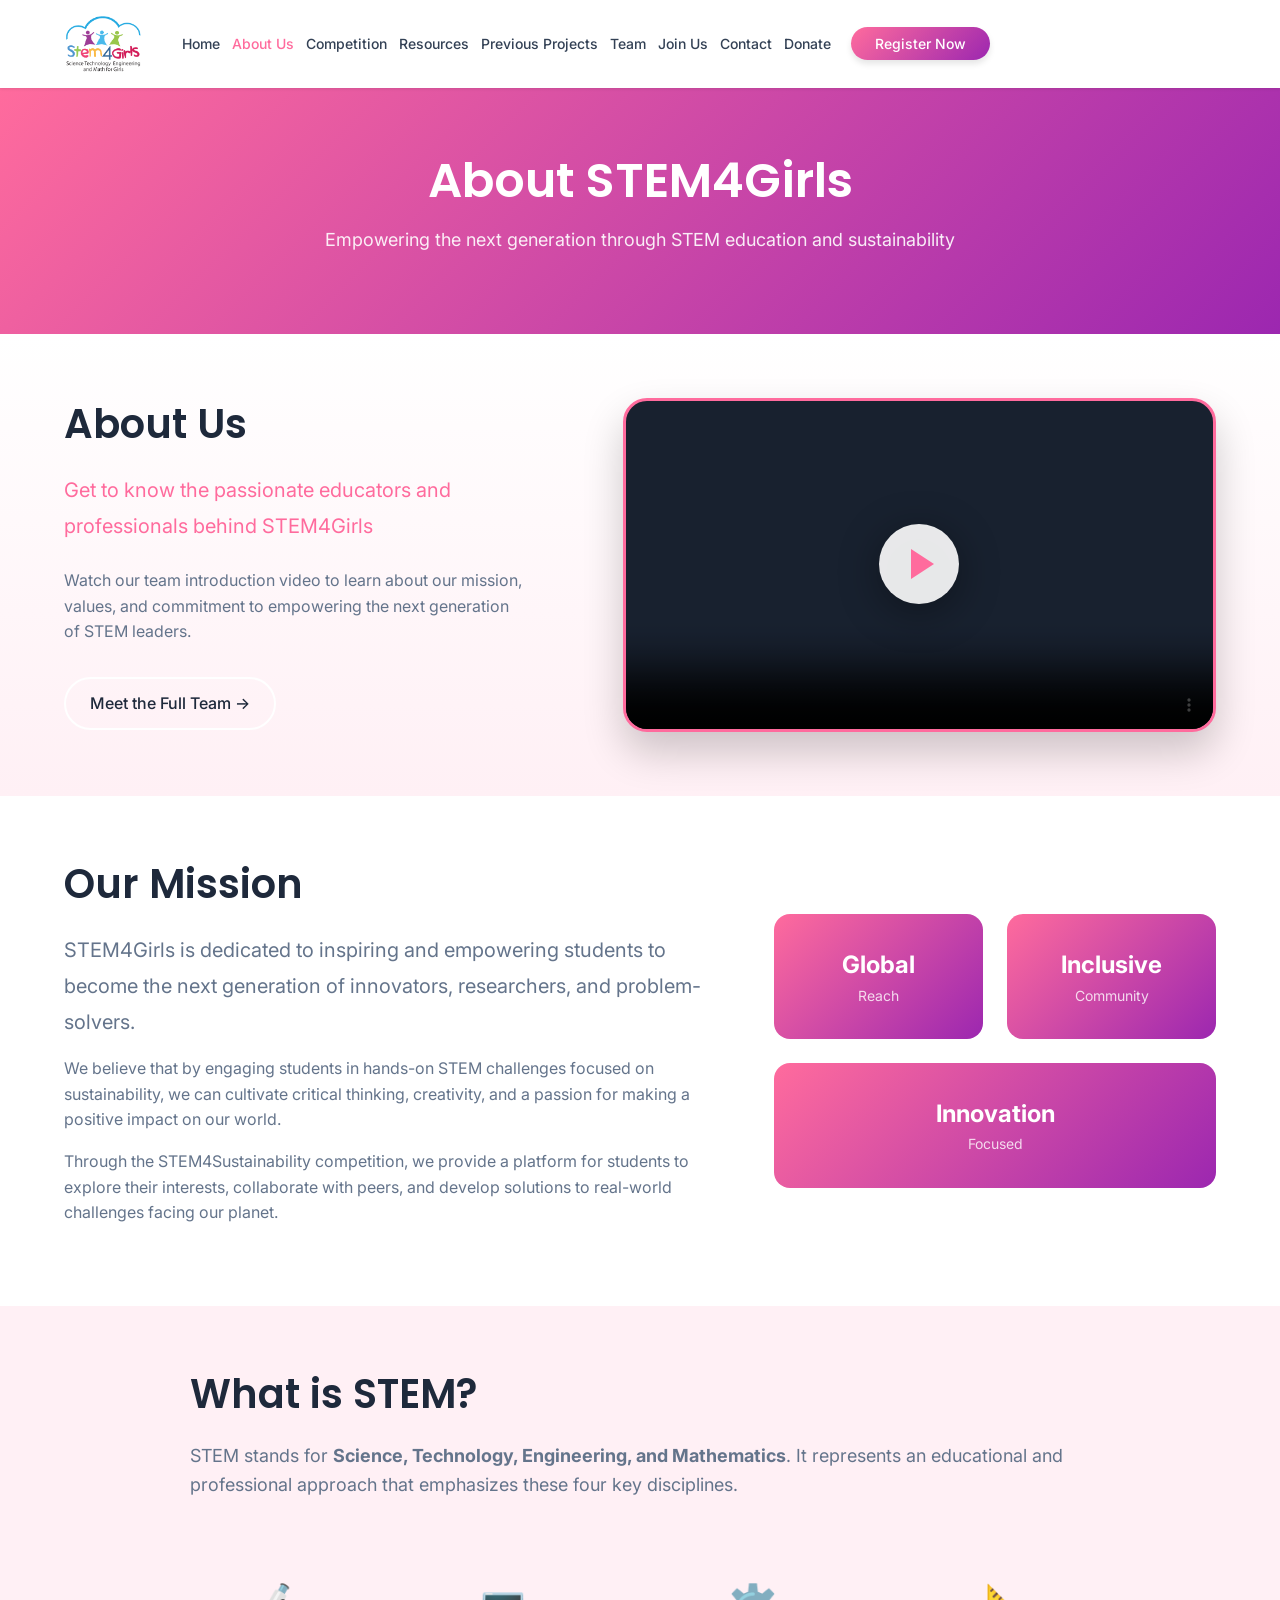
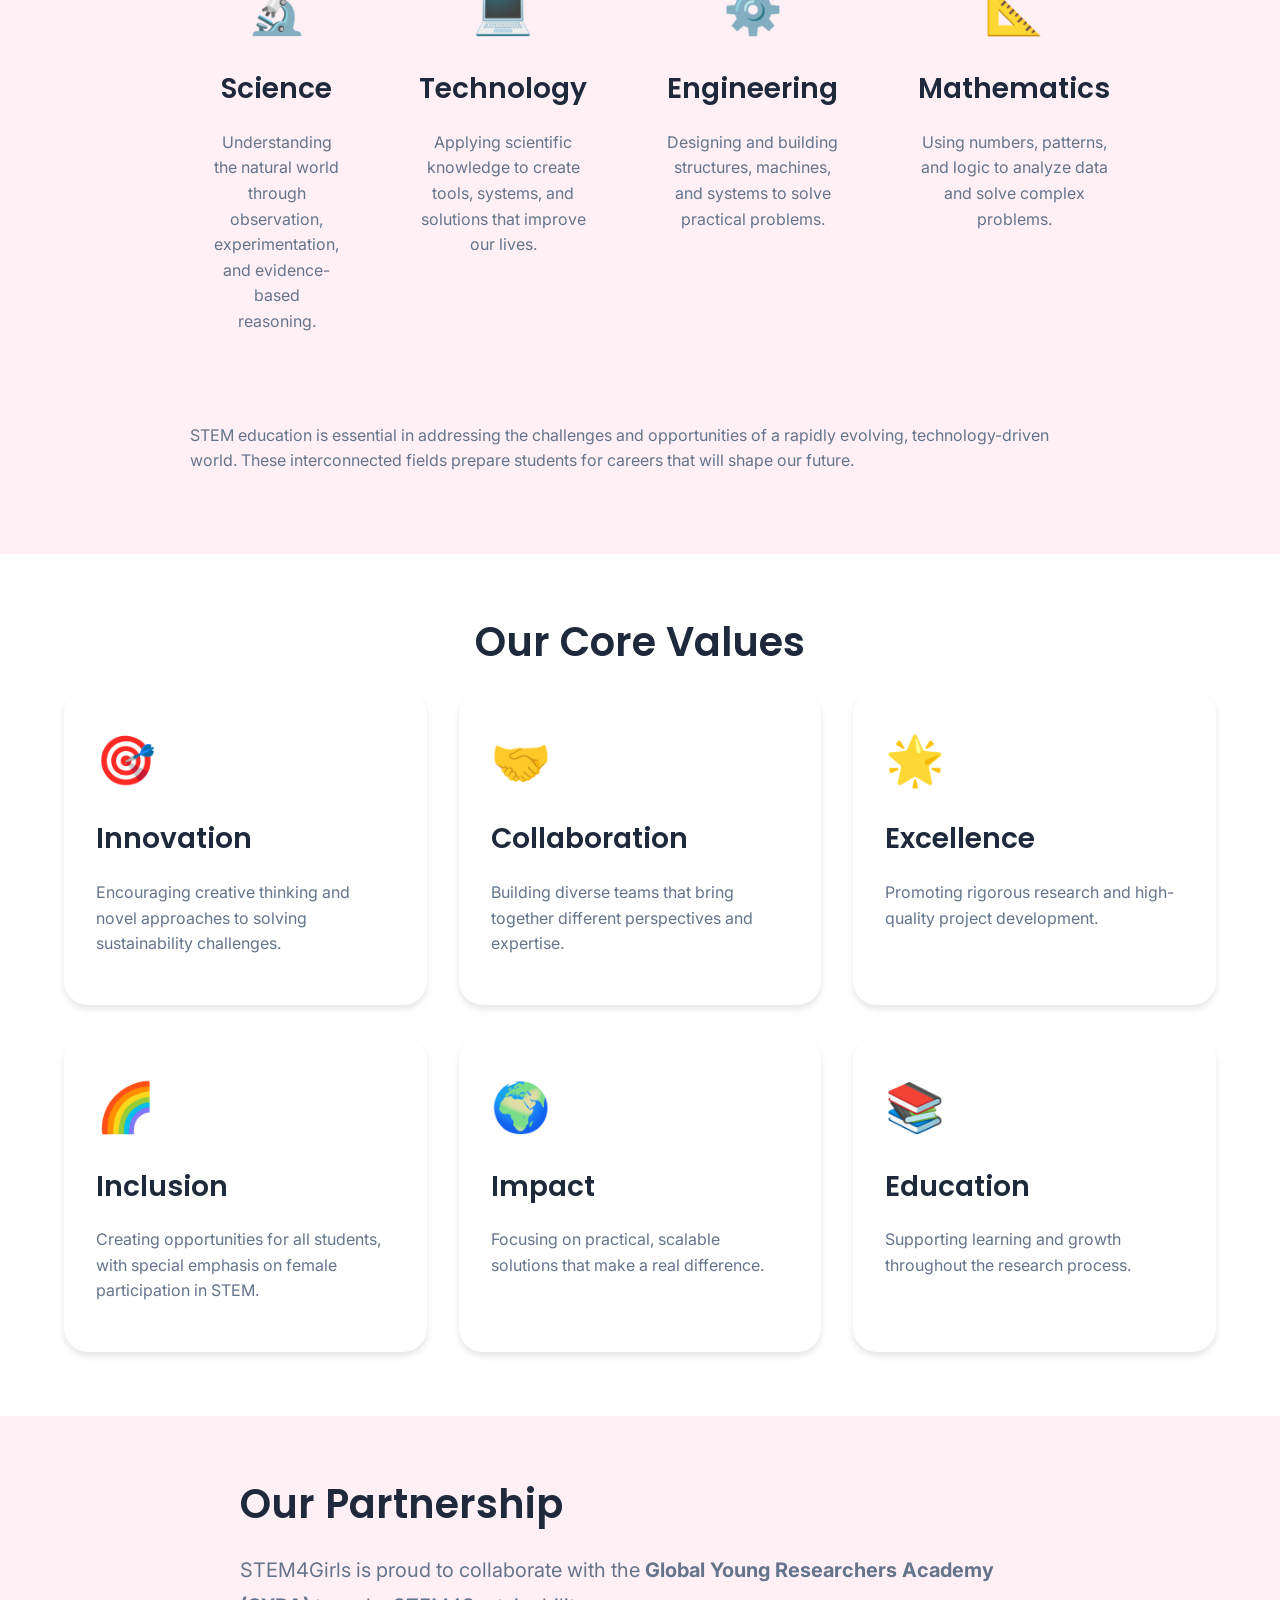
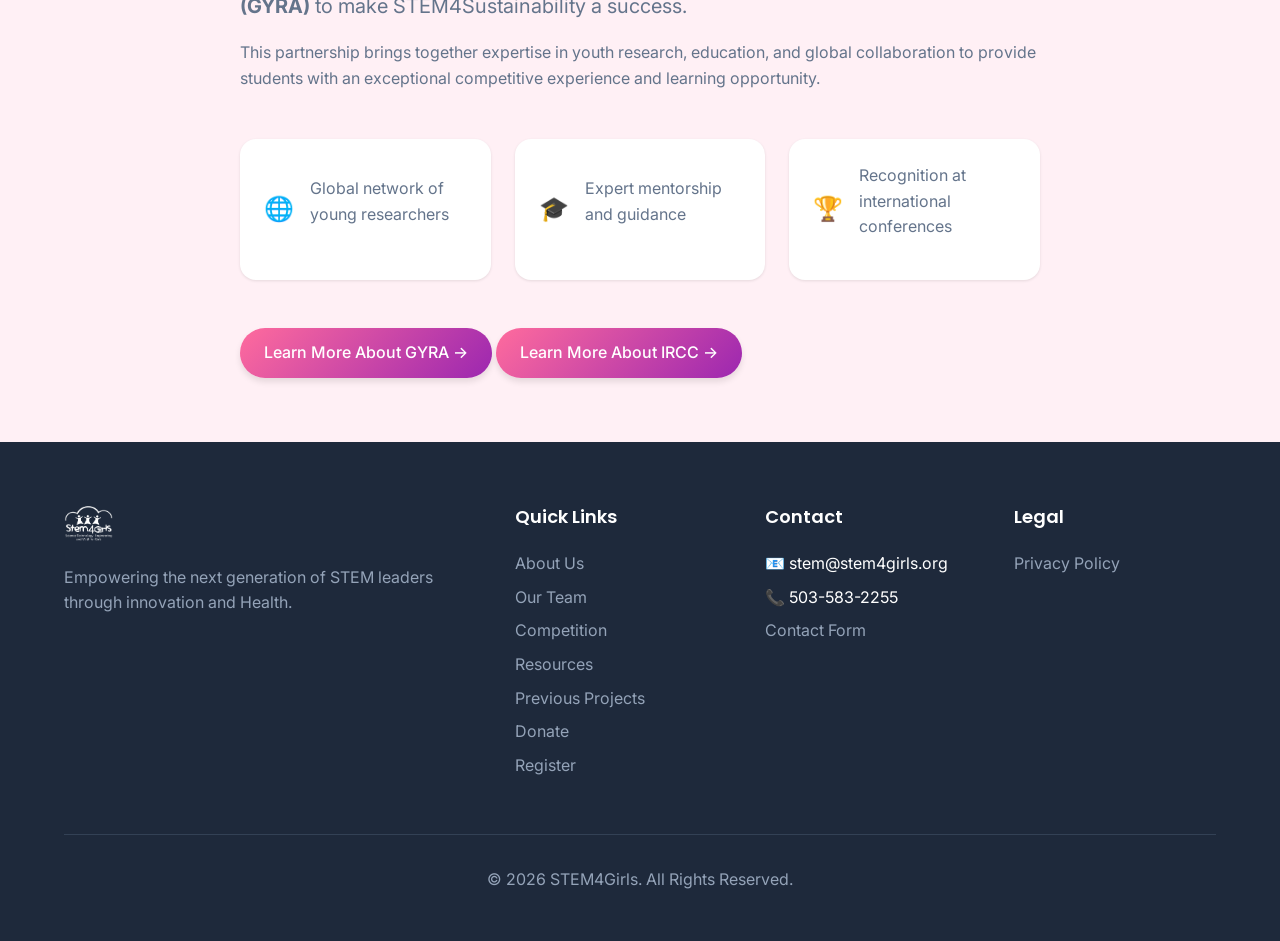
==== about.html @ 07b8ab80 "initial commit" ====
<!DOCTYPE html>
<html lang="en">
<head>
    <meta charset="UTF-8">
    <meta name="viewport" content="width=device-width, initial-scale=1.0">
    <meta name="description" content="Learn about STEM4Girls mission to empower students through STEM education">
    <title>About Us | STEM4Girls</title>
    <link rel="stylesheet" href="css/styles.css">
    <link rel="preconnect" href="https://fonts.googleapis.com">
    <link rel="preconnect" href="https://fonts.gstatic.com" crossorigin>
    <link href="https://fonts.googleapis.com/css2?family=Poppins:wght@300;400;500;600;700&family=Inter:wght@300;400;500;600&display=swap" rel="stylesheet">
</head>
<body>
    <!-- Navigation -->
    <nav class="navbar">
        <div class="container">
            <div class="nav-wrapper">
                <a href="index.html" class="logo">
                    <img src="images/logo-inverse.png" alt="STEM4Girls" class="logo-img">
                </a>
                <button class="mobile-menu-toggle" aria-label="Toggle menu">
                    <span></span>
                    <span></span>
                    <span></span>
                </button>
                <ul class="nav-links">
                    <li><a href="index.html">Home</a></li>
                    <li><a href="about.html" class="active">About Us</a></li>
                    <li><a href="competition.html">Competition</a></li>
                    <li><a href="resources.html">Resources</a></li>
					<li><a href="previous-projects.html">Previous Projects</a></li>
                    <li><a href="team.html">Team</a></li>
                    <li><a href="join-us.html">Join Us</a></li>
                    <li><a href="contact.html">Contact</a></li>
                    <li><a href="donate.html">Donate</a></li><li><a href="register.html" class="btn-primary">Register Now</a></li>
                </ul>
            </div>
        </div>
    </nav>

    <!-- Page Header -->
    <section class="page-header">
        <div class="container">
            <h1>About STEM4Girls</h1>
            <p>Empowering the next generation through STEM education and sustainability</p>
        </div>
    </section>

	<!-- Team Introduction Video -->
    <section class="video-intro">
        <div class="container">
            <div class="video-section">
                <div class="video-content">
                    <h2 class="section-title">About Us</h2>
                    <p class="large-text">Get to know the passionate educators and professionals behind STEM4Girls</p>
                    <p>Watch our team introduction video to learn about our mission, values, and commitment to empowering the next generation of STEM leaders.</p>
                    <a href="team.html" class="btn btn-outline btn-black-text">Meet the Full Team →</a>
                </div>
                <div class="video-player-wrapper">
                    <div class="video-player">
                        <video controls poster="images/Over_lay_on_video.jpg" class="intro-video">
                            <source src="videos/main_video.mp4" type="video/mp4">
                            Your browser does not support the video tag.
                        </video>
                        <div class="video-overlay">
                            <button class="play-button" aria-label="Play video">
                                <svg width="80" height="80" viewBox="0 0 80 80" fill="none" xmlns="http://www.w3.org/2000/svg">
                                    <circle cx="40" cy="40" r="40" fill="rgba(255, 255, 255, 0.9)"/>
                                    <path d="M32 25L55 40L32 55V25Z" fill="#ff6b9d"/>
                                </svg>
                            </button>
                        </div>
                    </div>
                </div>
            </div>
        </div>
    </section>

    <!-- Mission Section -->
    <section class="mission-section">
        <div class="container">
            <div class="mission-grid">
                <div class="mission-content">
                    <h2 class="section-title">Our Mission</h2>
                    <p class="large-text">STEM4Girls is dedicated to inspiring and empowering students to become the next generation of innovators, researchers, and problem-solvers.</p>
                    <p>We believe that by engaging students in hands-on STEM challenges focused on sustainability, we can cultivate critical thinking, creativity, and a passion for making a positive impact on our world.</p>
                    <p>Through the STEM4Sustainability competition, we provide a platform for students to explore their interests, collaborate with peers, and develop solutions to real-world challenges facing our planet.</p>
                </div>
                <div class="mission-visual">
                    <div class="stat-card">
                        <span class="stat-number">Global</span>
                        <span class="stat-label">Reach</span>
                    </div>
                    <div class="stat-card">
                        <span class="stat-number">Inclusive</span>
                        <span class="stat-label">Community</span>
                    </div>
                    <div class="stat-card">
                        <span class="stat-number">Innovation</span>
                        <span class="stat-label">Focused</span>
                    </div>
                </div>
            </div>
        </div>
    </section>

    <!-- What is STEM -->
    <section class="stem-explained">
        <div class="container">
            <div class="content-card">
                <h2 class="section-title">What is STEM?</h2>
                <p class="intro-text">STEM stands for <strong>Science, Technology, Engineering, and Mathematics</strong>. It represents an educational and professional approach that emphasizes these four key disciplines.</p>
                <div class="stem-grid stem-grid-four">
                    <div class="stem-item">
                        <div class="stem-icon">🔬</div>
                        <h3>Science</h3>
                        <p>Understanding the natural world through observation, experimentation, and evidence-based reasoning.</p>
                    </div>
                    <div class="stem-item">
                        <div class="stem-icon">💻</div>
                        <h3>Technology</h3>
                        <p>Applying scientific knowledge to create tools, systems, and solutions that improve our lives.</p>
                    </div>
                    <div class="stem-item">
                        <div class="stem-icon">⚙️</div>
                        <h3>Engineering</h3>
                        <p>Designing and building structures, machines, and systems to solve practical problems.</p>
                    </div>
                    <div class="stem-item">
                        <div class="stem-icon">📐</div>
                        <h3>Mathematics</h3>
                        <p>Using numbers, patterns, and logic to analyze data and solve complex problems.</p>
                    </div>
                </div>
                <p class="closing-text">STEM education is essential in addressing the challenges and opportunities of a rapidly evolving, technology-driven world. These interconnected fields prepare students for careers that will shape our future.</p>
            </div>
        </div>
    </section>


    <!-- Values -->
    <section class="values-section">
        <div class="container">
            <h2 class="section-title text-center">Our Core Values</h2>
            <div class="values-grid">
                <div class="value-card">
                    <div class="value-icon">🎯</div>
                    <h3>Innovation</h3>
                    <p>Encouraging creative thinking and novel approaches to solving sustainability challenges.</p>
                </div>
                <div class="value-card">
                    <div class="value-icon">🤝</div>
                    <h3>Collaboration</h3>
                    <p>Building diverse teams that bring together different perspectives and expertise.</p>
                </div>
                <div class="value-card">
                    <div class="value-icon">🌟</div>
                    <h3>Excellence</h3>
                    <p>Promoting rigorous research and high-quality project development.</p>
                </div>
                <div class="value-card">
                    <div class="value-icon">🌈</div>
                    <h3>Inclusion</h3>
                    <p>Creating opportunities for all students, with special emphasis on female participation in STEM.</p>
                </div>
                <div class="value-card">
                    <div class="value-icon">🌍</div>
                    <h3>Impact</h3>
                    <p>Focusing on practical, scalable solutions that make a real difference.</p>
                </div>
                <div class="value-card">
                    <div class="value-icon">📚</div>
                    <h3>Education</h3>
                    <p>Supporting learning and growth throughout the research process.</p>
                </div>
            </div>
        </div>
    </section>

    <!-- Partnership -->
    <section class="partnership-detail">
        <div class="container">
            <div class="partnership-content">
                <h2 class="section-title">Our Partnership</h2>
                <p class="large-text">STEM4Girls is proud to collaborate with the <strong>Global Young Researchers Academy (GYRA)</strong> to make STEM4Sustainability a success.</p>
                <p>This partnership brings together expertise in youth research, education, and global collaboration to provide students with an exceptional competitive experience and learning opportunity.</p>
                <div class="partnership-benefits">
                    <div class="benefit-item">
                        <span class="icon">🌐</span>
                        <p>Global network of young researchers</p>
                    </div>
                    <div class="benefit-item">
                        <span class="icon">🎓</span>
                        <p>Expert mentorship and guidance</p>
                    </div>
                    <div class="benefit-item">
                        <span class="icon">🏆</span>
                        <p>Recognition at international conferences</p>
                    </div>
                </div>
                <a href="https://thinkgyra.org/" target="_blank" rel="noopener" class="btn btn-primary">Learn More About GYRA →</a>
				<a href="https://ircc.world/" target="_blank" rel="noopener" class="btn btn-primary">Learn More About IRCC →</a>
            </div>
        </div>
    </section>

    <!-- Footer -->
    <footer class="footer">
        <div class="container">
            <div class="footer-content">
                <div class="footer-section">
                    <h3 class="footer-logo">
                        <img src="images/logo-inverse.png" alt="STEM4Girls">
                    </h3>
                    <p>Empowering the next generation of STEM leaders through innovation and Health.</p>
                </div>
                <div class="footer-section">
                    <h4>Quick Links</h4>
                    <ul>
                        <li><a href="about.html">About Us</a></li>
                        <li><a href="team.html">Our Team</a></li>
                        <li><a href="competition.html">Competition</a></li>
                        <li><a href="resources.html">Resources</a></li>
						<li><a href="previous-projects.html">Previous Projects</a></li>
                        <li><a href="donate.html">Donate</a></li><li><a href="register.html">Register</a></li>
                    </ul>
                </div>
                <div class="footer-section">
                    <h4>Contact</h4>
                    <ul>
                        <li>📧 stem@stem4girls.org</li>
                        <li>📞 503-583-2255</li>
                        <li><a href="contact.html">Contact Form</a></li>
                    </ul>
                </div>
                <div class="footer-section">
                    <h4>Legal</h4>
                    <ul>
                        <li><a href="privacy.html">Privacy Policy</a></li>
                    </ul>
                </div>
            </div>
            <div class="footer-bottom">
                <p>&copy; 2026 STEM4Girls. All Rights Reserved.</p>
            </div>
        </div>
    </footer>

    <script src="js/script.js"></script>
</body>
</html>
---- css/styles.css ----
/* ===================================
   Project Poster Guide Styles
   =================================== */

.poster-guide {
    padding: var(--spacing-2xl) 0;
    background: var(--white);
}

.guide-header {
    margin-bottom: var(--spacing-2xl);
}

.guide-header .large-text {
    color: var(--gray);
    margin-top: var(--spacing-md);
}

.poster-template {
    max-width: 1200px;
    margin: 0 auto;
}

.template-section {
    background: var(--white);
    border: 2px solid var(--light-bg);
    border-radius: var(--radius-lg);
    padding: var(--spacing-xl);
    margin-bottom: var(--spacing-lg);
    position: relative;
    transition: all 0.3s ease;
}

.template-section:hover {
    border-color: var(--primary-light);
    box-shadow: var(--shadow-lg);
    transform: translateY(-2px);
}

.template-section.header-section {
    background: var(--gradient-primary);
    color: var(--white);
    text-align: center;
    border: none;
}

.template-section.header-section h3 {
    font-size: 2rem;
    margin-bottom: var(--spacing-sm);
}

.template-section.header-section .meta-text {
    font-size: 1.1rem;
    opacity: 0.95;
    color: var(--white);
}

.section-badge {
    position: absolute;
    top: -15px;
    left: var(--spacing-lg);
    background: var(--gradient-primary);
    color: var(--white);
    width: 40px;
    height: 40px;
    border-radius: 50%;
    display: flex;
    align-items: center;
    justify-content: center;
    font-weight: 700;
    font-size: 1.2rem;
    box-shadow: var(--shadow-md);
}

.template-section h3 {
    color: var(--dark);
    font-size: 1.5rem;
    margin-bottom: var(--spacing-md);
    display: flex;
    align-items: center;
    gap: var(--spacing-sm);
}

.section-content {
    display: flex;
    flex-direction: column;
    gap: var(--spacing-md);
}

.content-item {
    display: flex;
    gap: var(--spacing-md);
    align-items: flex-start;
    padding: var(--spacing-md);
    background: var(--light-bg);
    border-radius: var(--radius-md);
    transition: all 0.3s ease;
}

.content-item:hover {
    background: linear-gradient(135deg, rgba(255, 107, 157, 0.1) 0%, rgba(156, 39, 176, 0.1) 100%);
    transform: translateX(5px);
}

.bullet-icon {
    font-size: 1.5rem;
    flex-shrink: 0;
    width: 30px;
    text-align: center;
}

.content-item strong {
    color: var(--primary-dark);
    display: block;
    margin-bottom: var(--spacing-xs);
}

.content-item p {
    color: var(--dark-light);
    line-height: 1.6;
    margin: 0;
}

.sub-list {
    list-style: none;
    padding-left: var(--spacing-md);
    margin-top: var(--spacing-xs);
}

.sub-list li {
    color: var(--dark-light);
    padding: var(--spacing-xs) 0;
    position: relative;
}

.sub-list li:before {
    content: "→";
    position: absolute;
    left: calc(-1 * var(--spacing-md));
    color: var(--primary-color);
    font-weight: 600;
}

.template-footer {
    margin-top: var(--spacing-2xl);
    text-align: center;
}

.download-card {
    background: var(--gradient-primary);
    color: var(--white);
    padding: var(--spacing-xl);
    border-radius: var(--radius-lg);
    box-shadow: var(--shadow-xl);
}

.download-card h4 {
    font-size: 1.8rem;
    margin-bottom: var(--spacing-md);
}

.download-card p {
    font-size: 1.1rem;
    margin-bottom: var(--spacing-lg);
    opacity: 0.95;
    color: var(--white);
}

.download-card .btn {
    background: var(--white);
    color: var(--primary-color);
    font-weight: 600;
}

.download-card .btn:hover {
    background: var(--light-bg);
    transform: translateY(-2px);
    box-shadow: var(--shadow-lg);
}

@media (max-width: 768px) {
    .template-section {
        padding: var(--spacing-lg);
    }

    .template-section h3 {
        font-size: 1.3rem;
    }

    .section-badge {
        width: 35px;
        height: 35px;
        font-size: 1rem;
        left: var(--spacing-md);
    }

    .bullet-icon {
        font-size: 1.2rem;
    }

    .content-item {
        padding: var(--spacing-sm);
    }
}

/* ===================================
   End Project Poster Guide Styles
   =================================== */

/* CSS Variables for consistent theming */
:root {
    /* Color Palette - Logo-inspired with Pink Primary */
    --primary-color: #ff6b9d;
    --primary-dark: #e91e63;
    --primary-light: #ff8eb3;
    --secondary-color: #4dd0e1;
    --accent-color: #9c27b0;
    --accent-secondary: #26c6da;
    
    /* Neutral Colors */
    --dark: #1e293b;
    --dark-light: #334155;
    --gray: #64748b;
    --gray-light: #94a3b8;
    --light-bg: #fff0f5;
    --white: #ffffff;
    
    /* Gradients */
    --gradient-primary: linear-gradient(135deg, #ff6b9d 0%, #9c27b0 100%);
    --gradient-secondary: linear-gradient(135deg, #26c6da 0%, #4dd0e1 100%);
    --gradient-accent: linear-gradient(135deg, #ff6b9d 0%, #4dd0e1 100%);
    
    /* Typography */
    --font-primary: 'Poppins', sans-serif;
    --font-secondary: 'Inter', sans-serif;
    
    /* Spacing */
    --spacing-xs: 0.5rem;
    --spacing-sm: 1rem;
    --spacing-md: 1.5rem;
    --spacing-lg: 2rem;
    --spacing-xl: 3rem;
    --spacing-2xl: 4rem;
    
    /* Border Radius */
    --radius-sm: 0.5rem;
    --radius-md: 1rem;
    --radius-lg: 1.5rem;
    --radius-full: 9999px;
    
    /* Shadows */
    --shadow-sm: 0 1px 3px rgba(0, 0, 0, 0.1);
    --shadow-md: 0 4px 6px rgba(0, 0, 0, 0.1);
    --shadow-lg: 0 10px 25px rgba(0, 0, 0, 0.15);
    --shadow-xl: 0 20px 40px rgba(0, 0, 0, 0.2);
    
    /* Transitions */
    --transition-fast: 0.2s ease;
    --transition-base: 0.3s ease;
    --transition-slow: 0.5s ease;
}

/* ===================================
   Reset & Base Styles
   =================================== */

* {
    margin: 0;
    padding: 0;
    box-sizing: border-box;
}

html {
    scroll-behavior: smooth;
    font-size: 16px;
}

body {
    font-family: var(--font-secondary);
    color: var(--dark);
    line-height: 1.6;
    background-color: var(--white);
    overflow-x: hidden;
}

img {
    max-width: 100%;
    height: auto;
    display: block;
}

a {
    text-decoration: none;
    color: inherit;
    transition: var(--transition-base);
}

ul {
    list-style: none;
}

button {
    font-family: inherit;
    cursor: pointer;
    border: none;
    background: none;
}

/* ===================================
   Container & Layout
   =================================== */

.container {
    max-width: 1200px;
    margin: 0 auto;
    padding: 0 var(--spacing-md);
}

@media (max-width: 768px) {
    .container {
        padding: 0 var(--spacing-sm);
    }
}

/* ===================================
   Typography
   =================================== */

h1, h2, h3, h4, h5, h6 {
    font-family: var(--font-primary);
    font-weight: 600;
    line-height: 1.2;
    color: var(--dark);
    margin-bottom: var(--spacing-md);
}

h1 {
    font-size: 3rem;
}

h2 {
    font-size: 2.5rem;
}

h3 {
    font-size: 1.75rem;
}

h4 {
    font-size: 1.5rem;
}

p {
    margin-bottom: var(--spacing-sm);
    color: var(--gray);
}

.large-text {
    font-size: 1.25rem;
    line-height: 1.8;
}

.gradient-text {
    background: var(--gradient-primary);
    -webkit-background-clip: text;
    -webkit-text-fill-color: transparent;
    background-clip: text;
}

.stem-outlined {
    -webkit-text-stroke: 2px white;
    text-shadow: 
        0 0 10px rgba(255, 255, 255, 0.5),
        0 0 20px rgba(255, 255, 255, 0.3);
    font-weight: 700;
}

@media (max-width: 768px) {
    h1 {
        font-size: 2rem;
    }
    
    h2 {
        font-size: 1.75rem;
    }
    
    h3 {
        font-size: 1.5rem;
    }
}

/* ===================================
   Buttons
   =================================== */

.btn {
    display: inline-block;
    padding: 0.75rem 1.5rem;
    border-radius: var(--radius-full);
    font-weight: 500;
    font-size: 1rem;
    transition: var(--transition-base);
    text-align: center;
    cursor: pointer;
}

.btn-primary {
    background: var(--gradient-primary);
    color: var(--white);
    box-shadow: var(--shadow-md);
}

.btn-primary:hover {
    transform: translateY(-2px);
    box-shadow: var(--shadow-lg);
}

.btn-secondary {
    background: var(--white);
    color: var(--primary-color);
    border: 2px solid var(--primary-color);
}

.btn-secondary:hover {
    background: var(--primary-color);
    color: var(--white);
}

.btn-outline {
    background: transparent;
    color: var(--white);
    border: 2px solid var(--white);
}

.btn-outline:hover {
    background: var(--white);
    color: var(--primary-color);
}

.btn-gyra,
.btn-black-text {
    color: var(--dark) !important;
}

.btn-gyra:hover,
.btn-black-text:hover {
    background: var(--white);
    color: var(--primary-color) !important;
}

.btn-lg {
    padding: 1rem 2rem;
    font-size: 1.125rem;
}

@media (max-width: 768px) {
    .btn {
        padding: 0.625rem 1.25rem;
        font-size: 0.9375rem;
    }
    
    .btn-lg {
        padding: 0.875rem 1.75rem;
        font-size: 1rem;
    }
}

/* ===================================
   Navigation
   =================================== */

.navbar {
    background: var(--white);
    box-shadow: var(--shadow-sm);
    position: sticky;
    top: 0;
    z-index: 1000;
    transition: var(--transition-base);
}

.nav-wrapper {
    display: flex;
    align-items: center;
    gap: 2.5rem;
    padding: var(--spacing-sm) 0;
}

.logo {
    font-family: var(--font-primary);
    font-size: 1.5rem;
    font-weight: 700;
    color: var(--dark);
    display: flex;
    align-items: center;
}

.logo-img {
    height: 56px;
    width: auto;
    display: block;
}

.logo span {
    background: var(--gradient-primary);
    -webkit-background-clip: text;
    -webkit-text-fill-color: transparent;
    background-clip: text;
}

.nav-links {
    display: flex;
    align-items: center;
    gap: 0.75rem;
}

.nav-links a {
    font-weight: 500;
    font-size: 0.875rem;
    color: var(--dark-light);
    transition: var(--transition-fast);
    white-space: nowrap;
}

.nav-links a:hover,
.nav-links a.active {
    color: var(--primary-color);
}

.nav-links .btn-primary {
    color: var(--white);
    padding: 0.5rem 1.5rem;
    border-radius: var(--radius-full);
    margin-left: 0.5rem;
}

.mobile-menu-toggle {
    display: none;
    flex-direction: column;
    gap: 0.375rem;
    padding: 0.5rem;
}

.mobile-menu-toggle span {
    width: 1.5rem;
    height: 0.125rem;
    background: var(--dark);
    transition: var(--transition-base);
}

@media (max-width: 1100px) {
    .mobile-menu-toggle {
        display: flex;
    }
    
    .nav-links {
        position: fixed;
        top: 70px;
        left: -100%;
        width: 100%;
        height: calc(100vh - 70px);
        background: var(--white);
        flex-direction: column;
        padding: var(--spacing-xl) var(--spacing-md);
        gap: var(--spacing-md);
        transition: var(--transition-base);
        box-shadow: var(--shadow-lg);
    }
    
    .nav-links.active {
        left: 0;
    }
    
    .nav-links a {
        width: 100%;
        padding: var(--spacing-sm);
        text-align: center;
    }
}

/* ===================================
   Health Fair Banner
   =================================== */

.health-fair-banner {
    background: var(--light-bg);
    padding: var(--spacing-md) 0;
    border-bottom: 3px solid var(--primary-color);
}

.banner-link {
    display: block;
    max-width: 1000px;
    margin: 0 auto;
    transition: var(--transition-base);
    border-radius: var(--radius-md);
    overflow: hidden;
    box-shadow: var(--shadow-md);
}

.banner-link:hover {
    transform: translateY(-3px);
    box-shadow: var(--shadow-lg);
}

.banner-image {
    width: 100%;
    height: auto;
    display: block;
    transition: var(--transition-base);
}

.banner-link:hover .banner-image {
    opacity: 0.95;
}

@media (max-width: 768px) {
    .health-fair-banner {
        padding: var(--spacing-sm) 0;
    }
}

/* ===================================
   Hero Section
   =================================== */

.hero {
    position: relative;
    background: linear-gradient(135deg, #ff6b9d 0%, #9c27b0 100%);
    color: var(--white);
    padding: var(--spacing-2xl) 0;
    overflow: hidden;
    min-height: 600px;
    display: flex;
    align-items: center;
}

.hero-bg {
    position: absolute;
    top: 0;
    left: 0;
    right: 0;
    bottom: 0;
    background: 
        radial-gradient(circle at 20% 50%, rgba(255, 255, 255, 0.1) 0%, transparent 50%),
        radial-gradient(circle at 80% 80%, rgba(255, 255, 255, 0.1) 0%, transparent 50%);
    animation: float 10s ease-in-out infinite;
}

@keyframes float {
    0%, 100% {
        transform: translateY(0);
    }
    50% {
        transform: translateY(-20px);
    }
}

.hero-content {
    position: relative;
    z-index: 1;
    text-align: center;
    max-width: 900px;
    margin: 0 auto;
}

.hero-split {
    position: relative;
    z-index: 1;
    display: grid;
    grid-template-columns: 1fr 1fr;
    gap: var(--spacing-2xl);
    align-items: center;
}

.hero-left {
    text-align: left;
}

.hero-right {
    display: flex;
    justify-content: center;
    align-items: center;
}

.hero-split .hero-title {
    text-align: left;
}

.hero-split .hero-subtitle {
    text-align: left;
    margin-left: 0;
    margin-right: 0;
}

@media (max-width: 968px) {
    .hero-split {
        grid-template-columns: 1fr;
        gap: var(--spacing-xl);
    }

    .hero-left {
        text-align: center;
    }

    .hero-split .hero-title {
        text-align: center;
    }

    .hero-split .hero-subtitle {
        text-align: center;
        margin-left: auto;
        margin-right: auto;
    }
}

.hero-badge {
    display: inline-block;
    background: rgba(255, 255, 255, 0.2);
    backdrop-filter: blur(10px);
    padding: 0.5rem 1.5rem;
    border-radius: var(--radius-full);
    font-size: 0.875rem;
    font-weight: 500;
    margin-bottom: var(--spacing-md);
}

.hero-title {
    font-size: 3.5rem;
    font-weight: 700;
    color: var(--white);
    margin-bottom: var(--spacing-md);
}

.hero-subtitle {
    font-size: 1.25rem;
    color: rgba(255, 255, 255, 0.9);
    margin-bottom: var(--spacing-xl);
    max-width: 700px;
    margin-left: auto;
    margin-right: auto;
}

.hero-cta {
    display: flex;
    gap: var(--spacing-md);
    justify-content: center;
    flex-wrap: wrap;
    margin-bottom: var(--spacing-xl);
}

.hero-stats {
    display: flex;
    gap: var(--spacing-xl);
    justify-content: center;
    flex-wrap: wrap;
    margin-top: var(--spacing-xl);
}

.stat {
    text-align: center;
}

.stat-number {
    display: block;
    font-size: 2rem;
    font-weight: 700;
    color: var(--white);
}

.stat-label {
    display: block;
    font-size: 0.875rem;
    color: rgba(255, 255, 255, 0.8);
}

@media (max-width: 1100px) {
    .hero {
        padding: var(--spacing-xl) 0;
        min-height: unset;
        overflow: visible;
    }
    
    .hero-title {
        font-size: 2rem;
    }
    
    .hero-subtitle {
        font-size: 1rem;
    }
    
    .hero-cta {
        flex-direction: column;
        gap: var(--spacing-sm);
    }
    
    .hero-cta .btn {
        width: 100%;
    }
}

/* ===================================
   Page Header
   =================================== */

.page-header {
    background: var(--gradient-primary);
    color: var(--white);
    padding: var(--spacing-2xl) 0;
    text-align: center;
}

.page-header h1 {
    color: var(--white);
    margin-bottom: var(--spacing-sm);
}

.page-header p {
    color: rgba(255, 255, 255, 0.9);
    font-size: 1.125rem;
}

@media (max-width: 768px) {
    .page-header {
        padding: var(--spacing-xl) 0;
    }
}

/* ===================================
   Sections
   =================================== */

section {
    padding: var(--spacing-2xl) 0;
}

.section-header {
    text-align: center;
    max-width: 700px;
    margin: 0 auto var(--spacing-xl);
}

.section-title {
    font-size: 2.5rem;
    margin-bottom: var(--spacing-md);
}

.section-subtitle {
    font-size: 1.5rem;
    color: var(--primary-color);
    font-weight: 600;
    margin-bottom: var(--spacing-sm);
}

.section-description {
    font-size: 1.125rem;
    color: var(--gray);
}

.text-center {
    text-align: center;
}

.alt-bg {
    background: var(--light-bg);
}

@media (max-width: 768px) {
    section {
        padding: var(--spacing-xl) 0;
    }
    
    .section-title {
        font-size: 1.75rem;
    }
}

/* ===================================
   Cards & Grid Layouts
   =================================== */

.features-grid,
.category-grid,
.benefits-grid,
.values-grid {
    display: grid;
    grid-template-columns: repeat(auto-fit, minmax(280px, 1fr));
    gap: var(--spacing-lg);
}

.features-grid-four {
    grid-template-columns: repeat(4, 1fr);
}

@media (max-width: 900px) {
    .features-grid-four {
        grid-template-columns: repeat(2, 1fr);
    }
}

@media (max-width: 480px) {
    .features-grid-four {
        grid-template-columns: 1fr;
    }
}

.features-grid-centered,
.category-grid-centered,
.stem-grid-centered,
.projects-grid-centered {
    display: flex;
    justify-content: center;
    margin-top: var(--spacing-lg);
}

.features-grid-centered .feature-card,
.category-grid-centered .category-card,
.stem-grid-centered .stem-item,
.projects-grid-centered .project-card {
    max-width: 400px;
    width: 100%;
}

@media (min-width: 769px) {
    .features-grid-centered .feature-card,
    .category-grid-centered .category-card,
    .stem-grid-centered .stem-item,
    .projects-grid-centered .project-card {
        max-width: 500px;
    }
}

.feature-card,
.category-card,
.value-card {
    background: var(--white);
    padding: var(--spacing-lg);
    border-radius: var(--radius-lg);
    box-shadow: var(--shadow-md);
    transition: var(--transition-base);
}

.feature-card:hover,
.category-card:hover,
.value-card:hover {
    transform: translateY(-5px);
    box-shadow: var(--shadow-lg);
}

.feature-icon,
.category-icon,
.value-icon {
    font-size: 3rem;
    margin-bottom: var(--spacing-md);
}

.category-card {
    cursor: pointer;
}

.category-link {
    display: inline-block;
    margin-top: var(--spacing-sm);
    color: var(--primary-color);
    font-weight: 500;
}

@media (max-width: 768px) {
    .features-grid,
    .category-grid,
    .values-grid {
        grid-template-columns: 1fr;
        gap: var(--spacing-md);
    }
}

/* ===================================
   Timeline
   =================================== */

.key-dates {
    background: var(--light-bg);
}

.timeline-card {
    background: var(--white);
    padding: var(--spacing-xl);
    border-radius: var(--radius-lg);
    box-shadow: var(--shadow-md);
}

.timeline {
    display: flex;
    flex-wrap: wrap;
    justify-content: center;
    gap: var(--spacing-lg);
    margin-top: var(--spacing-lg);
}

.timeline-item {
    flex: 0 1 200px;
    text-align: center;
}

.timeline-icon {
    font-size: 2.5rem;
    margin-bottom: var(--spacing-sm);
}

.timeline-content h3 {
    font-size: 1.125rem;
    margin-bottom: var(--spacing-xs);
}

.timeline-content p {
    color: var(--primary-color);
    font-weight: 500;
}

.timeline-detailed {
    max-width: 800px;
    margin: 0 auto;
}

.timeline-item-detail {
    display: flex;
    gap: var(--spacing-lg);
    margin-bottom: var(--spacing-xl);
    padding-bottom: var(--spacing-xl);
    border-bottom: 2px dashed var(--gray-light);
}

.timeline-item-detail:last-child {
    border-bottom: none;
}

.timeline-date {
    flex-shrink: 0;
    text-align: center;
    background: var(--gradient-primary);
    color: var(--white);
    padding: var(--spacing-md);
    border-radius: var(--radius-md);
    min-width: 140px;
}

.timeline-date .month {
    display: block;
    font-size: 1.125rem;
    font-weight: 600;
}

.timeline-date .year {
    display: block;
    font-size: 0.875rem;
    opacity: 0.9;
}

.timeline-content-detail h3 {
    color: var(--dark);
    margin-bottom: var(--spacing-xs);
}

@media (max-width: 768px) {
    .timeline {
        grid-template-columns: 1fr;
    }
    
    .timeline-item-detail {
        flex-direction: column;
        gap: var(--spacing-md);
    }
}

/* ===================================
   Video Introduction Section
   =================================== */

.video-intro {
    padding: var(--spacing-2xl) 0;
    background: linear-gradient(to bottom, var(--white) 0%, var(--light-bg) 100%);
}

.video-section {
    display: grid;
    grid-template-columns: 1fr 1.2fr;
    gap: var(--spacing-2xl);
    align-items: center;
}

.video-content {
    padding-right: var(--spacing-lg);
}

.video-content .section-title {
    margin-bottom: var(--spacing-md);
}

.video-content .large-text {
    color: var(--primary-color);
    margin-bottom: var(--spacing-md);
}

.video-content p {
    margin-bottom: var(--spacing-lg);
}

.video-player-wrapper {
    position: relative;
}

.video-player {
    position: relative;
    border-radius: var(--radius-lg);
    overflow: hidden;
    box-shadow: var(--shadow-xl);
    background: var(--dark);
    aspect-ratio: 16 / 9;
    border: 3px solid var(--primary-color);
    transition: var(--transition-base);
}

.video-player:hover {
    box-shadow: 0 20px 60px rgba(30, 58, 138, 0.3);
    transform: translateY(-3px);
}

.intro-video {
    width: 100%;
    height: 100%;
    display: block;
    object-fit: cover;
    cursor: pointer;
}

.video-overlay {
    position: absolute;
    top: 0;
    left: 0;
    right: 0;
    bottom: 0;
    display: flex;
    align-items: center;
    justify-content: center;
    background: rgba(0, 0, 0, 0.2);
    opacity: 1;
    transition: var(--transition-base);
    pointer-events: none;
}

.video-player.playing .video-overlay {
    opacity: 0;
    pointer-events: none;
}

.play-button {
    cursor: pointer;
    border: none;
    background: transparent;
    padding: 0;
    transition: var(--transition-base);
    pointer-events: all;
    animation: pulse 2s infinite ease-in-out;
}

.play-button:hover {
    transform: scale(1.15);
    animation: none;
}

.play-button:focus {
    outline: 3px solid var(--white);
    outline-offset: 5px;
    border-radius: 50%;
}

.play-button svg {
    filter: drop-shadow(0 8px 20px rgba(0, 0, 0, 0.4));
}

@keyframes pulse {
    0%, 100% {
        transform: scale(1);
    }
    50% {
        transform: scale(1.08);
    }
}

.video-player:hover .play-button {
    transform: scale(1.1);
}

/* Update play button icon color */
.play-button svg path {
    fill: #ff6b9d;
}

@media (max-width: 968px) {
    .video-section {
        grid-template-columns: 1fr;
        gap: var(--spacing-xl);
    }
    
    .video-content {
        padding-right: 0;
        text-align: center;
    }
    
    .video-content .btn {
        display: inline-block;
    }
}

@media (max-width: 768px) {
    .video-intro {
        padding: var(--spacing-xl) 0;
    }
    
    .video-section {
        gap: var(--spacing-lg);
    }
    
    .play-button svg {
        width: 60px;
        height: 60px;
    }
}

/* ===================================
   Benefits Section
   =================================== */

.benefits-content {
    display: grid;
    grid-template-columns: 1fr 1fr;
    gap: var(--spacing-2xl);
    align-items: center;
}

.benefits-list {
    display: flex;
    flex-direction: column;
    gap: var(--spacing-lg);
}

.benefits-list li {
    display: flex;
    gap: var(--spacing-md);
}

.benefit-icon {
    flex-shrink: 0;
    font-size: 2rem;
}

.benefits-list h4 {
    margin-bottom: var(--spacing-xs);
}

.visual-card {
    background: var(--gradient-secondary);
    color: var(--white);
    padding: var(--spacing-xl);
    border-radius: var(--radius-lg);
    box-shadow: var(--shadow-lg);
}

.visual-card h3 {
    color: var(--white);
    margin-bottom: var(--spacing-md);
}

.category-list {
    display: flex;
    flex-direction: column;
    gap: var(--spacing-md);
}

.category-item {
    display: flex;
    align-items: center;
    gap: var(--spacing-md);
    background: rgba(255, 255, 255, 0.1);
    padding: var(--spacing-md);
    border-radius: var(--radius-md);
}

.category-item span {
    font-size: 1.5rem;
}

@media (max-width: 768px) {
    .benefits-content {
        grid-template-columns: 1fr;
        gap: var(--spacing-xl);
    }
}

/* ===================================
   Partnership & CTA Sections
   =================================== */

.partnership {
    background: var(--light-bg);
}

.partnership-card {
    text-align: center;
    max-width: 600px;
    margin: 0 auto;
}

.partnership-card h2 {
    margin-bottom: var(--spacing-md);
}

.partnership-card p {
    font-size: 1.125rem;
    margin-bottom: var(--spacing-lg);
}

.cta-section {
    background: var(--gradient-primary);
    color: var(--white);
    text-align: center;
}

.cta-content h2 {
    color: var(--white);
    font-size: 2.5rem;
    margin-bottom: var(--spacing-md);
}

.cta-content p {
    color: rgba(255, 255, 255, 0.9);
    font-size: 1.125rem;
    margin-bottom: var(--spacing-lg);
}

.cta-buttons {
    display: flex;
    gap: var(--spacing-md);
    justify-content: center;
    flex-wrap: wrap;
}

@media (max-width: 768px) {
    .cta-content h2 {
        font-size: 1.75rem;
    }
    
    .cta-buttons {
        flex-direction: column;
    }
    
    .cta-buttons .btn {
        width: 100%;
    }
}

/* ===================================
   Resources Page - Project Cards
   =================================== */

.resources-intro {
    background: var(--light-bg);
}

.intro-card {
    max-width: 900px;
    margin: 0 auto;
    text-align: center;
}

.project-category {
    padding: var(--spacing-2xl) 0;
}

.category-header {
    display: flex;
    gap: var(--spacing-lg);
    align-items: start;
    margin-bottom: var(--spacing-xl);
}

.category-icon-large {
    font-size: 4rem;
    flex-shrink: 0;
}

.projects-grid {
    display: grid;
    grid-template-columns: repeat(auto-fit, minmax(300px, 1fr));
    gap: var(--spacing-lg);
}

.project-card {
    background: var(--white);
    padding: var(--spacing-lg);
    border-radius: var(--radius-md);
    border-left: 4px solid var(--primary-color);
    box-shadow: var(--shadow-sm);
    transition: var(--transition-base);
}

.project-card:hover {
    box-shadow: var(--shadow-lg);
    transform: translateX(5px);
}

.project-card h3 {
    font-size: 1.25rem;
    margin-bottom: var(--spacing-md);
}

.project-tags {
    display: flex;
    flex-wrap: wrap;
    gap: var(--spacing-xs);
    margin-top: var(--spacing-md);
}

.tag {
    display: inline-block;
    background: var(--light-bg);
    color: var(--primary-color);
    padding: 0.25rem 0.75rem;
    border-radius: var(--radius-full);
    font-size: 0.75rem;
    font-weight: 500;
}

.tips-section {
    background: var(--light-bg);
}

.tips-grid {
    display: grid;
    grid-template-columns: repeat(auto-fit, minmax(280px, 1fr));
    gap: var(--spacing-lg);
}

.tip-card {
    background: var(--white);
    padding: var(--spacing-lg);
    border-radius: var(--radius-md);
    box-shadow: var(--shadow-sm);
}

.tip-number {
    display: inline-flex;
    align-items: center;
    justify-content: center;
    width: 3rem;
    height: 3rem;
    background: var(--gradient-primary);
    color: var(--white);
    font-size: 1.5rem;
    font-weight: 700;
    border-radius: var(--radius-full);
    margin-bottom: var(--spacing-md);
}

@media (max-width: 768px) {
    .category-header {
        flex-direction: column;
    }
    
    .projects-grid {
        grid-template-columns: 1fr;
    }
    
    .tips-grid {
        grid-template-columns: 1fr;
    }
}

/* ===================================
   Forms
   =================================== */

.registration-form-section,
.contact-section {
    padding: var(--spacing-2xl) 0;
}

.registration-info {
    background: var(--light-bg);
    padding: var(--spacing-lg) 0;
}

.info-grid {
    display: grid;
    grid-template-columns: repeat(auto-fit, minmax(200px, 1fr));
    gap: var(--spacing-lg);
    text-align: center;
}

.info-item {
    background: var(--white);
    padding: var(--spacing-lg);
    border-radius: var(--radius-md);
    box-shadow: var(--shadow-sm);
}

.info-icon {
    font-size: 2.5rem;
    margin-bottom: var(--spacing-sm);
}

.info-item h3 {
    font-size: 1.125rem;
    margin-bottom: var(--spacing-xs);
}

.form-wrapper {
    display: grid;
    grid-template-columns: 300px 1fr;
    gap: var(--spacing-xl);
    max-width: 1200px;
    margin: 0 auto;
}

.form-sidebar {
    position: sticky;
    top: 100px;
    align-self: start;
}

.requirements-checklist {
    background: var(--light-bg);
    padding: var(--spacing-md);
    border-radius: var(--radius-md);
    margin-bottom: var(--spacing-md);
}

.requirements-checklist h3 {
    font-size: 1rem;
    margin-bottom: var(--spacing-sm);
}

.requirements-checklist ul li {
    padding: var(--spacing-xs) 0;
    color: var(--gray);
}

.help-box {
    background: var(--gradient-primary);
    color: var(--white);
    padding: var(--spacing-md);
    border-radius: var(--radius-md);
}

.help-box p {
    color: rgba(255, 255, 255, 0.9);
    margin-bottom: var(--spacing-xs);
}

.form-container {
    background: var(--white);
    padding: var(--spacing-xl);
    border-radius: var(--radius-lg);
    box-shadow: var(--shadow-md);
}

.registration-form h2,
.contact-form h2 {
    margin-bottom: var(--spacing-sm);
}

.form-description {
    color: var(--gray);
    margin-bottom: var(--spacing-xl);
}

.form-group {
    margin-bottom: var(--spacing-md);
}

.form-group label {
    display: block;
    font-weight: 500;
    margin-bottom: var(--spacing-xs);
    color: var(--dark);
}

.required {
    color: #e91e63;
}

.form-group input,
.form-group select,
.form-group textarea {
    width: 100%;
    padding: 0.75rem;
    border: 2px solid var(--gray-light);
    border-radius: var(--radius-sm);
    font-family: inherit;
    font-size: 1rem;
    transition: var(--transition-fast);
}

.form-group input:focus,
.form-group select:focus,
.form-group textarea:focus {
    outline: none;
    border-color: var(--primary-color);
    box-shadow: 0 0 0 3px rgba(255, 107, 157, 0.15);
}

.form-hint {
    display: block;
    font-size: 0.875rem;
    color: var(--gray);
    margin-top: var(--spacing-xs);
}

.checkbox-group {
    display: flex;
    align-items: start;
}

.checkbox-label {
    display: flex;
    align-items: start;
    gap: var(--spacing-sm);
    cursor: pointer;
}

.checkbox-label input[type="checkbox"] {
    width: auto;
    margin-top: 0.25rem;
}

.form-actions {
    margin-top: var(--spacing-lg);
}

.form-note {
    margin-top: var(--spacing-md);
    padding: var(--spacing-md);
    background: var(--light-bg);
    border-left: 4px solid var(--accent-color);
    border-radius: var(--radius-sm);
}

.contact-grid {
    display: grid;
    grid-template-columns: 1fr 1.5fr;
    gap: var(--spacing-xl);
}

.contact-methods {
    display: flex;
    flex-direction: column;
    gap: var(--spacing-md);
    margin: var(--spacing-lg) 0;
}

.contact-method {
    display: flex;
    gap: var(--spacing-md);
    padding: var(--spacing-md);
    background: var(--light-bg);
    border-radius: var(--radius-md);
}

.method-icon {
    font-size: 2rem;
    flex-shrink: 0;
}

.method-details h3 {
    font-size: 1.125rem;
    margin-bottom: var(--spacing-xs);
}

.method-details a {
    color: var(--primary-color);
    font-weight: 500;
}

.quick-links-box {
    background: var(--light-bg);
    padding: var(--spacing-md);
    border-radius: var(--radius-md);
}

.quick-links-box h3 {
    font-size: 1rem;
    margin-bottom: var(--spacing-sm);
}

.quick-links-box ul li {
    padding: var(--spacing-xs) 0;
}

.quick-links-box ul li a {
    color: var(--primary-color);
    transition: var(--transition-fast);
}

.quick-links-box ul li a:hover {
    text-decoration: underline;
}

.contact-form-container {
    background: var(--white);
    padding: var(--spacing-xl);
    border-radius: var(--radius-lg);
    box-shadow: var(--shadow-md);
}

@media (max-width: 968px) {
    .form-wrapper {
        grid-template-columns: 1fr;
    }
    
    .form-sidebar {
        position: static;
    }
    
    .contact-grid {
        grid-template-columns: 1fr;
    }
}

/* ===================================
   Competition Page Specific
   =================================== */

.competition-overview,
.requirements-section,
.prizes-section,
.guidelines-section {
    padding: var(--spacing-2xl) 0;
}

.overview-card,
.content-card {
    max-width: 900px;
    margin: 0 auto;
}

.requirements-grid {
    display: grid;
    grid-template-columns: repeat(auto-fit, minmax(280px, 1fr));
    gap: var(--spacing-lg);
}

.requirement-card {
    background: var(--white);
    padding: var(--spacing-lg);
    border-radius: var(--radius-md);
    box-shadow: var(--shadow-md);
    border-top: 4px solid var(--primary-color);
}

.req-icon {
    font-size: 3rem;
    margin-bottom: var(--spacing-md);
}

.requirement-card ul {
    list-style: disc;
    padding-left: var(--spacing-md);
    color: var(--gray);
}

.requirement-card ul li {
    margin-bottom: var(--spacing-xs);
}

.prizes-content {
    max-width: 1000px;
    margin: 0 auto;
}

.prize-main {
    text-align: center;
    margin-bottom: var(--spacing-xl);
    padding: var(--spacing-xl);
    background: var(--gradient-secondary);
    color: var(--white);
    border-radius: var(--radius-lg);
}

.prize-badge {
    font-size: 4rem;
    margin-bottom: var(--spacing-md);
}

.prize-main h3 {
    color: var(--white);
    font-size: 2rem;
    margin-bottom: var(--spacing-sm);
}

.prize-main p {
    color: rgba(255, 255, 255, 0.9);
}

.prize-details {
    display: grid;
    grid-template-columns: repeat(auto-fit, minmax(250px, 1fr));
    gap: var(--spacing-md);
}

.prize-item {
    display: flex;
    gap: var(--spacing-md);
    padding: var(--spacing-md);
    background: var(--white);
    border-radius: var(--radius-md);
    box-shadow: var(--shadow-sm);
}

.prize-item .icon {
    font-size: 2rem;
    flex-shrink: 0;
}

.prize-item h4 {
    font-size: 1.125rem;
    margin-bottom: var(--spacing-xs);
}

.guidelines-content {
    display: grid;
    grid-template-columns: 1fr 1fr;
    gap: var(--spacing-lg);
    max-width: 1000px;
    margin: 0 auto var(--spacing-xl);
}

.guideline-box {
    background: var(--white);
    padding: var(--spacing-lg);
    border-radius: var(--radius-md);
    box-shadow: var(--shadow-sm);
}

.guideline-list {
    list-style: none;
}

.guideline-list li {
    padding: var(--spacing-xs) 0;
    color: var(--gray);
}

.submit-cta {
    text-align: center;
    max-width: 600px;
    margin: 0 auto;
}

.submit-cta .note {
    font-size: 0.875rem;
    color: var(--gray);
    margin-top: var(--spacing-sm);
}

.topics-preview {
    background: var(--light-bg);
}

.topics-grid {
    display: grid;
    grid-template-columns: repeat(auto-fit, minmax(260px, 1fr));
    gap: var(--spacing-lg);
}

.topic-card {
    background: var(--white);
    padding: var(--spacing-lg);
    border-radius: var(--radius-md);
    box-shadow: var(--shadow-sm);
    transition: var(--transition-base);
}

.topic-card:hover {
    box-shadow: var(--shadow-md);
    transform: translateY(-3px);
}

.topic-icon {
    font-size: 3rem;
    margin-bottom: var(--spacing-md);
}

.topic-link {
    display: inline-block;
    margin-top: var(--spacing-md);
    color: var(--primary-color);
    font-weight: 500;
}

.faq-section {
    padding: var(--spacing-2xl) 0;
}

.faq-grid,
.faq-grid-simple {
    display: grid;
    grid-template-columns: repeat(auto-fit, minmax(300px, 1fr));
    gap: var(--spacing-lg);
}

.faq-item,
.faq-card {
    background: var(--white);
    padding: var(--spacing-lg);
    border-radius: var(--radius-md);
    box-shadow: var(--shadow-sm);
}

.faq-item h3,
.faq-card h3 {
    font-size: 1.125rem;
    color: var(--primary-color);
    margin-bottom: var(--spacing-sm);
}

.faq-preview {
    background: var(--light-bg);
}

@media (max-width: 768px) {
    .requirements-grid,
    .prize-details,
    .guidelines-content,
    .topics-grid,
    .faq-grid,
    .faq-grid-simple {
        grid-template-columns: 1fr;
    }
}

/* ===================================
   About Page Specific
   =================================== */

.mission-section,
.stem-explained,
.sustainability-section {
    padding: var(--spacing-2xl) 0;
}

.mission-grid {
    display: grid;
    grid-template-columns: 1.5fr 1fr;
    gap: var(--spacing-xl);
    align-items: center;
}

.mission-visual {
    display: grid;
    grid-template-columns: 1fr 1fr;
    gap: var(--spacing-md);
}

.stat-card {
    background: var(--gradient-primary);
    color: var(--white);
    padding: var(--spacing-lg);
    border-radius: var(--radius-md);
    text-align: center;
}

.stat-card:nth-child(3) {
    grid-column: 1 / -1;
}

.stat-card .stat-number {
    font-size: 1.5rem;
    font-weight: 700;
}

.stat-card .stat-label {
    font-size: 0.875rem;
}

.stem-explained {
    background: var(--light-bg);
}

.stem-grid {
    display: grid;
    grid-template-columns: repeat(auto-fit, minmax(250px, 1fr));
    gap: var(--spacing-lg);
    margin: var(--spacing-xl) 0;
}

.stem-grid-four {
    grid-template-columns: repeat(4, 1fr);
}

@media (max-width: 900px) {
    .stem-grid-four {
        grid-template-columns: repeat(2, 1fr);
    }
}

@media (max-width: 480px) {
    .stem-grid-four {
        grid-template-columns: 1fr;
    }
}

.stem-item {
    text-align: center;
    padding: var(--spacing-md);
}

.stem-icon {
    font-size: 3rem;
    margin-bottom: var(--spacing-md);
}

.two-column {
    display: grid;
    grid-template-columns: 1.2fr 1fr;
    gap: var(--spacing-xl);
    align-items: start;
}

.highlight-box {
    background: var(--gradient-secondary);
    color: var(--white);
    padding: var(--spacing-lg);
    border-radius: var(--radius-md);
    position: sticky;
    top: 100px;
}

.highlight-box h3 {
    color: var(--white);
    margin-bottom: var(--spacing-md);
}

.focus-list {
    list-style: none;
}

.focus-list li {
    padding: var(--spacing-xs) 0;
    color: rgba(255, 255, 255, 0.9);
}

.partnership-detail {
    background: var(--light-bg);
}

.partnership-content {
    max-width: 800px;
    margin: 0 auto;
}

.partnership-benefits {
    display: grid;
    grid-template-columns: repeat(auto-fit, minmax(200px, 1fr));
    gap: var(--spacing-md);
    margin: var(--spacing-xl) 0;
}

.benefit-item {
    display: flex;
    align-items: center;
    gap: var(--spacing-sm);
    background: var(--white);
    padding: var(--spacing-md);
    border-radius: var(--radius-md);
    box-shadow: var(--shadow-sm);
}

.benefit-item .icon {
    font-size: 1.5rem;
}

@media (max-width: 968px) {
    .mission-grid,
    .two-column {
        grid-template-columns: 1fr;
    }
    
    .mission-visual {
        grid-template-columns: 1fr;
    }
    
    .stat-card:nth-child(3) {
        grid-column: auto;
    }
    
    .highlight-box {
        position: static;
    }
}

/* ===================================
   Privacy Page
   =================================== */

.privacy-content {
    padding: var(--spacing-2xl) 0;
}

.content-wrapper {
    max-width: 900px;
    margin: 0 auto;
}

.privacy-intro {
    background: var(--light-bg);
    padding: var(--spacing-lg);
    border-radius: var(--radius-md);
    margin-bottom: var(--spacing-xl);
}

.privacy-section {
    margin-bottom: var(--spacing-xl);
}

.privacy-section h2 {
    color: var(--primary-color);
    margin-top: var(--spacing-xl);
    margin-bottom: var(--spacing-md);
}

.privacy-section h3 {
    font-size: 1.25rem;
    margin-top: var(--spacing-lg);
    margin-bottom: var(--spacing-sm);
}

.privacy-section h4 {
    font-size: 1.125rem;
    margin-top: var(--spacing-md);
    margin-bottom: var(--spacing-sm);
}

.privacy-section ul {
    list-style: disc;
    padding-left: var(--spacing-lg);
    margin: var(--spacing-md) 0;
}

.privacy-section ul li {
    margin-bottom: var(--spacing-xs);
    color: var(--gray);
}

.privacy-section a {
    color: var(--primary-color);
    text-decoration: underline;
}

/* ===================================
   Next Steps Section
   =================================== */

.next-steps {
    background: var(--light-bg);
}

.steps-timeline {
    display: grid;
    grid-template-columns: repeat(auto-fit, minmax(200px, 1fr));
    gap: var(--spacing-lg);
    margin-top: var(--spacing-xl);
}

.step-item {
    text-align: center;
}

.step-number {
    display: inline-flex;
    align-items: center;
    justify-content: center;
    width: 3.5rem;
    height: 3.5rem;
    background: var(--gradient-primary);
    color: var(--white);
    font-size: 1.5rem;
    font-weight: 700;
    border-radius: var(--radius-full);
    margin-bottom: var(--spacing-md);
}

.step-item h3 {
    font-size: 1.125rem;
    margin-bottom: var(--spacing-sm);
}

@media (max-width: 768px) {
    .steps-timeline {
        grid-template-columns: 1fr;
    }
}

/* ===================================
   Projects Page - Card Stack Gallery
   =================================== */

.project-showcase {
    padding: var(--spacing-2xl) 0;
}

.project-content {
    display: grid;
    grid-template-columns: 1fr 1fr;
    gap: var(--spacing-2xl);
    align-items: center;
    margin-top: var(--spacing-xl);
}

.project-description {
    padding-right: var(--spacing-lg);
}

.project-description .large-text {
    color: var(--primary-color);
    font-weight: 600;
    margin-bottom: var(--spacing-md);
}

.project-stats {
    display: flex;
    gap: var(--spacing-xl);
    margin-top: var(--spacing-xl);
}

.stat-item {
    text-align: center;
    padding: var(--spacing-md);
    background: var(--light-bg);
    border-radius: var(--radius-md);
    min-width: 120px;
}

.stat-item .stat-number {
    display: block;
    font-size: 1.75rem;
    font-weight: 700;
    color: var(--primary-color);
    margin-bottom: var(--spacing-xs);
}

.stat-item .stat-label {
    display: block;
    font-size: 0.875rem;
    color: var(--gray);
}

.project-gallery {
    display: flex;
    justify-content: center;
    align-items: center;
    min-height: 500px;
}

.card-stack {
    position: relative;
    width: 400px;
    height: 500px;
    perspective: 1000px;
}

.stack-card {
    position: absolute;
    width: 100%;
    height: 100%;
    object-fit: cover;
    border-radius: var(--radius-lg);
    box-shadow: var(--shadow-xl);
    transition: all 0.5s cubic-bezier(0.4, 0, 0.2, 1);
    cursor: pointer;
    border: 3px solid var(--white);
}

.stack-card:nth-child(1) { z-index: 10; transform: translateY(0) rotate(0deg); }
.stack-card:nth-child(2) { z-index: 9; transform: translateY(5px) rotate(1deg); }
.stack-card:nth-child(3) { z-index: 8; transform: translateY(10px) rotate(-1deg); }
.stack-card:nth-child(4) { z-index: 7; transform: translateY(15px) rotate(2deg); }
.stack-card:nth-child(5) { z-index: 6; transform: translateY(20px) rotate(-2deg); }
.stack-card:nth-child(6) { z-index: 5; transform: translateY(25px) rotate(1deg); }
.stack-card:nth-child(7) { z-index: 4; transform: translateY(30px) rotate(-1deg); }
.stack-card:nth-child(8) { z-index: 3; transform: translateY(35px) rotate(2deg); }
.stack-card:nth-child(9) { z-index: 2; transform: translateY(40px) rotate(-2deg); }
.stack-card:nth-child(10) { z-index: 1; transform: translateY(45px) rotate(1deg); }

.card-stack:hover .stack-card:nth-child(1) { transform: translateX(-180px) translateY(-40px) rotate(-8deg); }
.card-stack:hover .stack-card:nth-child(2) { transform: translateX(-140px) translateY(-30px) rotate(-6deg); }
.card-stack:hover .stack-card:nth-child(3) { transform: translateX(-100px) translateY(-20px) rotate(-4deg); }
.card-stack:hover .stack-card:nth-child(4) { transform: translateX(-60px) translateY(-10px) rotate(-2deg); }
.card-stack:hover .stack-card:nth-child(5) { transform: translateX(-20px) translateY(0) rotate(0deg); }
.card-stack:hover .stack-card:nth-child(6) { transform: translateX(20px) translateY(0) rotate(2deg); }
.card-stack:hover .stack-card:nth-child(7) { transform: translateX(60px) translateY(-10px) rotate(4deg); }
.card-stack:hover .stack-card:nth-child(8) { transform: translateX(100px) translateY(-20px) rotate(6deg); }
.card-stack:hover .stack-card:nth-child(9) { transform: translateX(140px) translateY(-30px) rotate(8deg); }
.card-stack:hover .stack-card:nth-child(10) { transform: translateX(180px) translateY(-40px) rotate(10deg); }

.card-stack.navigating:hover .stack-card:nth-child(1),
.card-stack.navigating:hover .stack-card:nth-child(2),
.card-stack.navigating:hover .stack-card:nth-child(3),
.card-stack.navigating:hover .stack-card:nth-child(4),
.card-stack.navigating:hover .stack-card:nth-child(5),
.card-stack.navigating:hover .stack-card:nth-child(6),
.card-stack.navigating:hover .stack-card:nth-child(7),
.card-stack.navigating:hover .stack-card:nth-child(8),
.card-stack.navigating:hover .stack-card:nth-child(9),
.card-stack.navigating:hover .stack-card:nth-child(10) {
    transform: inherit !important;
}

.stack-card:hover {
    transform: scale(1.05) !important;
    z-index: 100 !important;
    box-shadow: 0 30px 60px rgba(0, 0, 0, 0.3) !important;
}

.gallery-nav-btn {
    position: absolute;
    top: 50%;
    transform: translateY(-50%);
    background: rgba(255, 255, 255, 0.95);
    color: var(--primary-color);
    border: none;
    width: 50px;
    height: 50px;
    border-radius: var(--radius-full);
    font-size: 2rem;
    cursor: pointer;
    z-index: 200;
    transition: var(--transition-base);
    box-shadow: var(--shadow-lg);
    display: flex;
    align-items: center;
    justify-content: center;
    line-height: 1;
}

.gallery-nav-btn:hover {
    background: var(--primary-color);
    color: var(--white);
    transform: translateY(-50%) scale(1.1);
}

.prev-btn {
    left: -70px;
}

.next-btn {
    right: -70px;
}

.stack-card.active {
    z-index: 150 !important;
}

@media (max-width: 1200px) {
    .prev-btn {
        left: -60px;
    }
    
    .next-btn {
        right: -60px;
    }
}

@media (max-width: 768px) {
    .gallery-nav-btn {
        width: 40px;
        height: 40px;
        font-size: 1.5rem;
        top: auto;
        bottom: -56px;
        transform: none;
    }

    .gallery-nav-btn:hover {
        transform: scale(1.1);
    }

    .prev-btn {
        left: 50%;
        margin-left: -48px;
    }

    .next-btn {
        right: 50%;
        margin-right: -48px;
    }

    .project-gallery {
        padding-bottom: 70px;
    }
}

@media (max-width: 1100px) and (min-width: 769px) {
    .hero {
        overflow: visible;
        min-height: unset;
    }
}

.upcoming-projects {
    background: var(--light-bg);
    padding: var(--spacing-2xl) 0;
}

.upcoming-content {
    text-align: center;
    max-width: 700px;
    margin: 0 auto;
}

.upcoming-content h2 {
    margin-bottom: var(--spacing-md);
}

.upcoming-content p {
    font-size: 1.125rem;
    margin-bottom: var(--spacing-xl);
}

@media (max-width: 968px) {
    .project-content {
        grid-template-columns: 1fr;
        gap: var(--spacing-xl);
    }
    
    .project-description {
        padding-right: 0;
        text-align: center;
    }
    
    .project-stats {
        justify-content: center;
    }
    
    .card-stack {
        width: 100%;
        max-width: 350px;
        height: 450px;
    }
    
    .card-stack:hover .stack-card:nth-child(1) { transform: translateX(-120px) translateY(-30px) rotate(-8deg); }
    .card-stack:hover .stack-card:nth-child(2) { transform: translateX(-90px) translateY(-22px) rotate(-6deg); }
    .card-stack:hover .stack-card:nth-child(3) { transform: translateX(-60px) translateY(-15px) rotate(-4deg); }
    .card-stack:hover .stack-card:nth-child(4) { transform: translateX(-30px) translateY(-8px) rotate(-2deg); }
    .card-stack:hover .stack-card:nth-child(5) { transform: translateX(0) translateY(0) rotate(0deg); }
    .card-stack:hover .stack-card:nth-child(6) { transform: translateX(30px) translateY(-8px) rotate(2deg); }
    .card-stack:hover .stack-card:nth-child(7) { transform: translateX(60px) translateY(-15px) rotate(4deg); }
    .card-stack:hover .stack-card:nth-child(8) { transform: translateX(90px) translateY(-22px) rotate(6deg); }
    .card-stack:hover .stack-card:nth-child(9) { transform: translateX(120px) translateY(-30px) rotate(8deg); }
    .card-stack:hover .stack-card:nth-child(10) { transform: translateX(150px) translateY(-38px) rotate(10deg); }
}

@media (max-width: 768px) {
    .project-gallery {
        min-height: 400px;
    }
    
    .card-stack {
        height: 400px;
    }
    
    .project-stats {
        flex-direction: column;
        align-items: center;
    }
}

/* ===================================
   Snap Carousel (Hero Gallery)
   =================================== */

.snap-carousel-wrapper {
    position: relative;
    width: 100%;
    max-width: 460px;
    margin: 0 auto;
}

.snap-carousel {
    display: flex;
    overflow-x: auto;
    scroll-snap-type: x mandatory;
    scroll-behavior: smooth;
    gap: 0;
    border-radius: var(--radius-lg);
    box-shadow: var(--shadow-xl);
    -ms-overflow-style: none;
    scrollbar-width: none;
}

.snap-carousel::-webkit-scrollbar {
    display: none;
}

.snap-carousel img {
    scroll-snap-align: start;
    flex-shrink: 0;
    width: 100%;
    height: 420px;
    object-fit: cover;
    border-radius: var(--radius-lg);
    display: block;
    border: 3px solid var(--white);
}

.snap-btn {
    position: absolute;
    top: 50%;
    transform: translateY(-50%);
    background: rgba(255, 255, 255, 0.95);
    color: var(--primary-color);
    border: none;
    width: 44px;
    height: 44px;
    border-radius: var(--radius-full);
    font-size: 1.8rem;
    cursor: pointer;
    z-index: 10;
    display: flex;
    align-items: center;
    justify-content: center;
    box-shadow: var(--shadow-lg);
    transition: var(--transition-base);
    line-height: 1;
}

.snap-btn:hover {
    background: var(--primary-color);
    color: var(--white);
}

.snap-prev {
    left: -22px;
}

.snap-next {
    right: -22px;
}

.snap-dots {
    display: flex;
    justify-content: center;
    gap: 6px;
    margin-top: 12px;
}

.snap-dot {
    width: 8px;
    height: 8px;
    border-radius: 50%;
    background: rgba(255, 255, 255, 0.5);
    border: none;
    cursor: pointer;
    transition: background 0.3s;
    padding: 0;
}

.snap-dot.active {
    background: var(--white);
    transform: scale(1.3);
}

@media (max-width: 968px) {
    .snap-carousel-wrapper {
        max-width: 100%;
    }

    .snap-carousel img {
        height: 320px;
    }

    .snap-prev {
        left: 8px;
    }

    .snap-next {
        right: 8px;
    }
}

@media (max-width: 768px) {
    .snap-carousel img {
        height: 260px;
    }
}

/* ===================================
   Footer
   =================================== */

.footer {
    background: var(--dark);
    color: var(--white);
    padding: var(--spacing-2xl) 0 var(--spacing-lg);
}

.footer-content {
    display: grid;
    grid-template-columns: 2fr 1fr 1fr 1fr;
    gap: var(--spacing-xl);
    margin-bottom: var(--spacing-xl);
}

.footer-logo {
    font-family: var(--font-primary);
    font-size: 1.5rem;
    font-weight: 700;
    color: var(--white);
    margin-bottom: var(--spacing-md);
    display: flex;
    align-items: center;
}

.footer-logo img {
    height: 35px;
    width: auto;
    filter: brightness(0) invert(1);
}

.footer-logo span {
    background: var(--gradient-primary);
    -webkit-background-clip: text;
    -webkit-text-fill-color: transparent;
    background-clip: text;
}

.footer-section p {
    color: var(--gray-light);
}

.footer-section h4 {
    font-size: 1.125rem;
    margin-bottom: var(--spacing-md);
    color: var(--white);
}

.footer-section ul li {
    margin-bottom: var(--spacing-xs);
}

.footer-section ul li a {
    color: var(--gray-light);
    transition: var(--transition-fast);
}

.footer-section ul li a:hover {
    color: var(--white);
}

.footer-bottom {
    padding-top: var(--spacing-lg);
    border-top: 1px solid var(--dark-light);
    text-align: center;
}

.footer-bottom p {
    color: var(--gray-light);
}

@media (max-width: 768px) {
    .footer-content {
        grid-template-columns: 1fr;
        gap: var(--spacing-lg);
    }
}

/* ===================================
   Team Page Specific
   =================================== */

.team-intro {
    padding: var(--spacing-2xl) 0;
}

.intro-content {
    max-width: 800px;
    margin: 0 auto;
    text-align: center;
}

.team-members {
    padding: var(--spacing-2xl) 0;
    background: var(--light-bg);
}

.board-members {
    background: var(--white);
}

.executive-committee {
    background: var(--light-bg);
}

.team-members .section-title {
    margin-bottom: var(--spacing-xl);
}

.team-grid {
    display: grid;
    grid-template-columns: repeat(auto-fit, minmax(320px, 1fr));
    gap: var(--spacing-xl);
}

.team-card {
    background: var(--white);
    border-radius: var(--radius-lg);
    padding: var(--spacing-xl);
    box-shadow: var(--shadow-md);
    transition: var(--transition-base);
    text-align: center;
}

.team-card:hover {
    transform: translateY(-5px);
    box-shadow: var(--shadow-lg);
}

.team-image-placeholder {
    width: 150px;
    height: 150px;
    margin: 0 auto var(--spacing-md);
    border-radius: var(--radius-full);
    background: var(--gradient-primary);
    display: flex;
    align-items: center;
    justify-content: center;
    overflow: hidden;
}

.avatar-icon {
    font-size: 4rem;
}

.team-image-placeholder img {
    width: 100%;
    height: 100%;
    object-fit: cover;
}

.team-info h3 {
    font-size: 1.5rem;
    margin-bottom: var(--spacing-xs);
    color: var(--dark);
}

.team-role {
    color: var(--primary-color);
    font-weight: 600;
    font-size: 1.125rem;
    margin-bottom: var(--spacing-md);
}

.team-description {
    color: var(--gray);
    line-height: 1.6;
}

.organization-info {
    padding: var(--spacing-2xl) 0;
}

.info-box {
    max-width: 900px;
    margin: 0 auto;
}

.mission-points {
    display: grid;
    gap: var(--spacing-lg);
    margin-top: var(--spacing-xl);
}

.point-item {
    display: flex;
    gap: var(--spacing-md);
    padding: var(--spacing-lg);
    background: var(--light-bg);
    border-radius: var(--radius-md);
    align-items: start;
}

.point-icon {
    font-size: 2rem;
    flex-shrink: 0;
}

.point-item h4 {
    font-size: 1.25rem;
    margin-bottom: var(--spacing-xs);
    color: var(--primary-color);
}

.join-team {
    background: var(--gradient-primary);
    color: var(--white);
    padding: var(--spacing-2xl) 0;
    text-align: center;
}

.join-content h2 {
    color: var(--white);
    font-size: 2.5rem;
    margin-bottom: var(--spacing-md);
}

.join-content > p {
    color: rgba(255, 255, 255, 0.9);
    font-size: 1.125rem;
    margin-bottom: var(--spacing-xl);
    max-width: 700px;
    margin-left: auto;
    margin-right: auto;
}

.join-options {
    display: grid;
    grid-template-columns: repeat(auto-fit, minmax(250px, 1fr));
    gap: var(--spacing-lg);
    margin-bottom: var(--spacing-xl);
}

.join-option {
    background: rgba(255, 255, 255, 0.1);
    backdrop-filter: blur(10px);
    padding: var(--spacing-lg);
    border-radius: var(--radius-md);
    border: 2px solid rgba(255, 255, 255, 0.2);
}

.join-option h3 {
    color: var(--white);
    font-size: 1.25rem;
    margin-bottom: var(--spacing-sm);
}

.join-option p {
    color: rgba(255, 255, 255, 0.9);
    font-size: 0.9375rem;
}

@media (max-width: 768px) {
    .team-grid {
        grid-template-columns: 1fr;
        gap: var(--spacing-lg);
    }
    
    .join-content h2 {
        font-size: 1.75rem;
    }
    
    .join-options {
        grid-template-columns: 1fr;
    }
}

/* ===================================
   Utility Classes
   =================================== */

.intro-text {
    font-size: 1.125rem;
    color: var(--gray);
    margin-bottom: var(--spacing-lg);
}

.closing-text {
    margin-top: var(--spacing-lg);
}

/* Responsive Images */
@media (max-width: 768px) {
    img {
        width: 100%;
    }
}

/* Print Styles */
@media print {
    .navbar,
    .footer,
    .cta-section,
    .btn {
        display: none;
    }
}
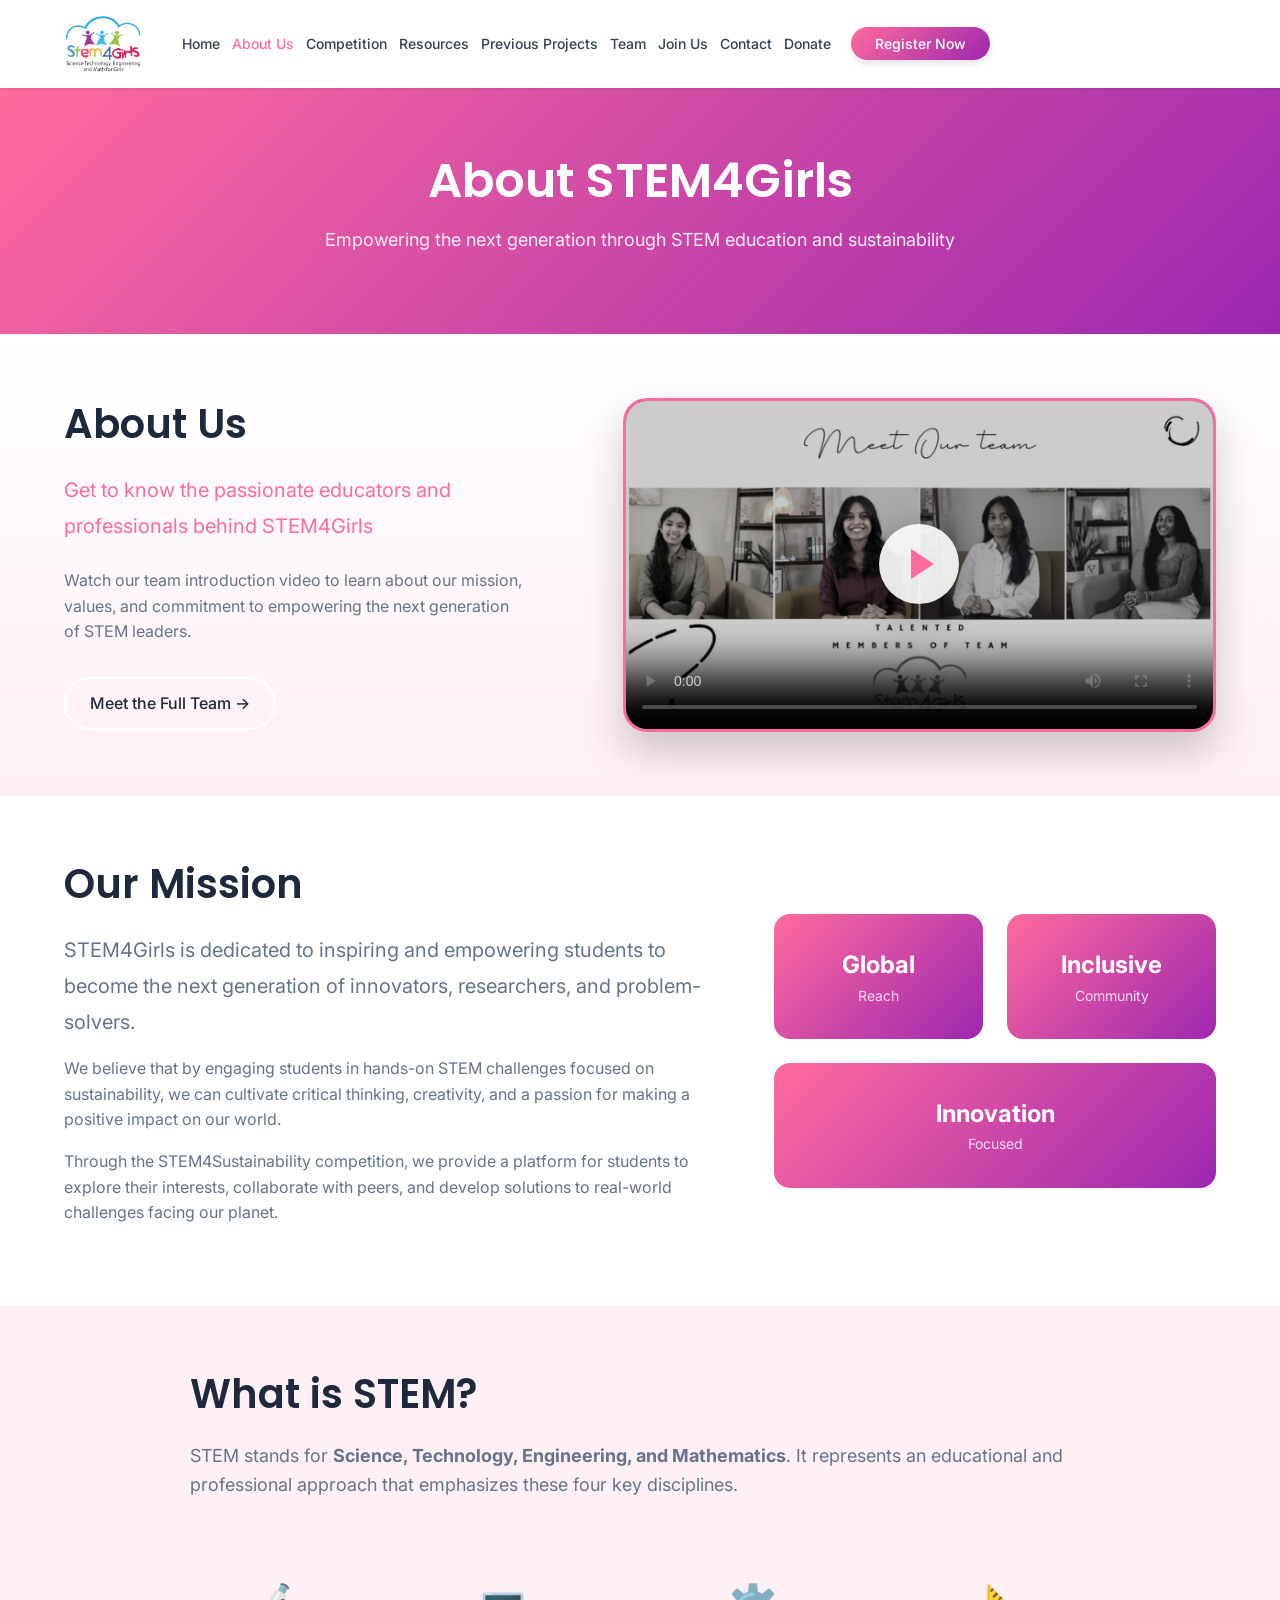
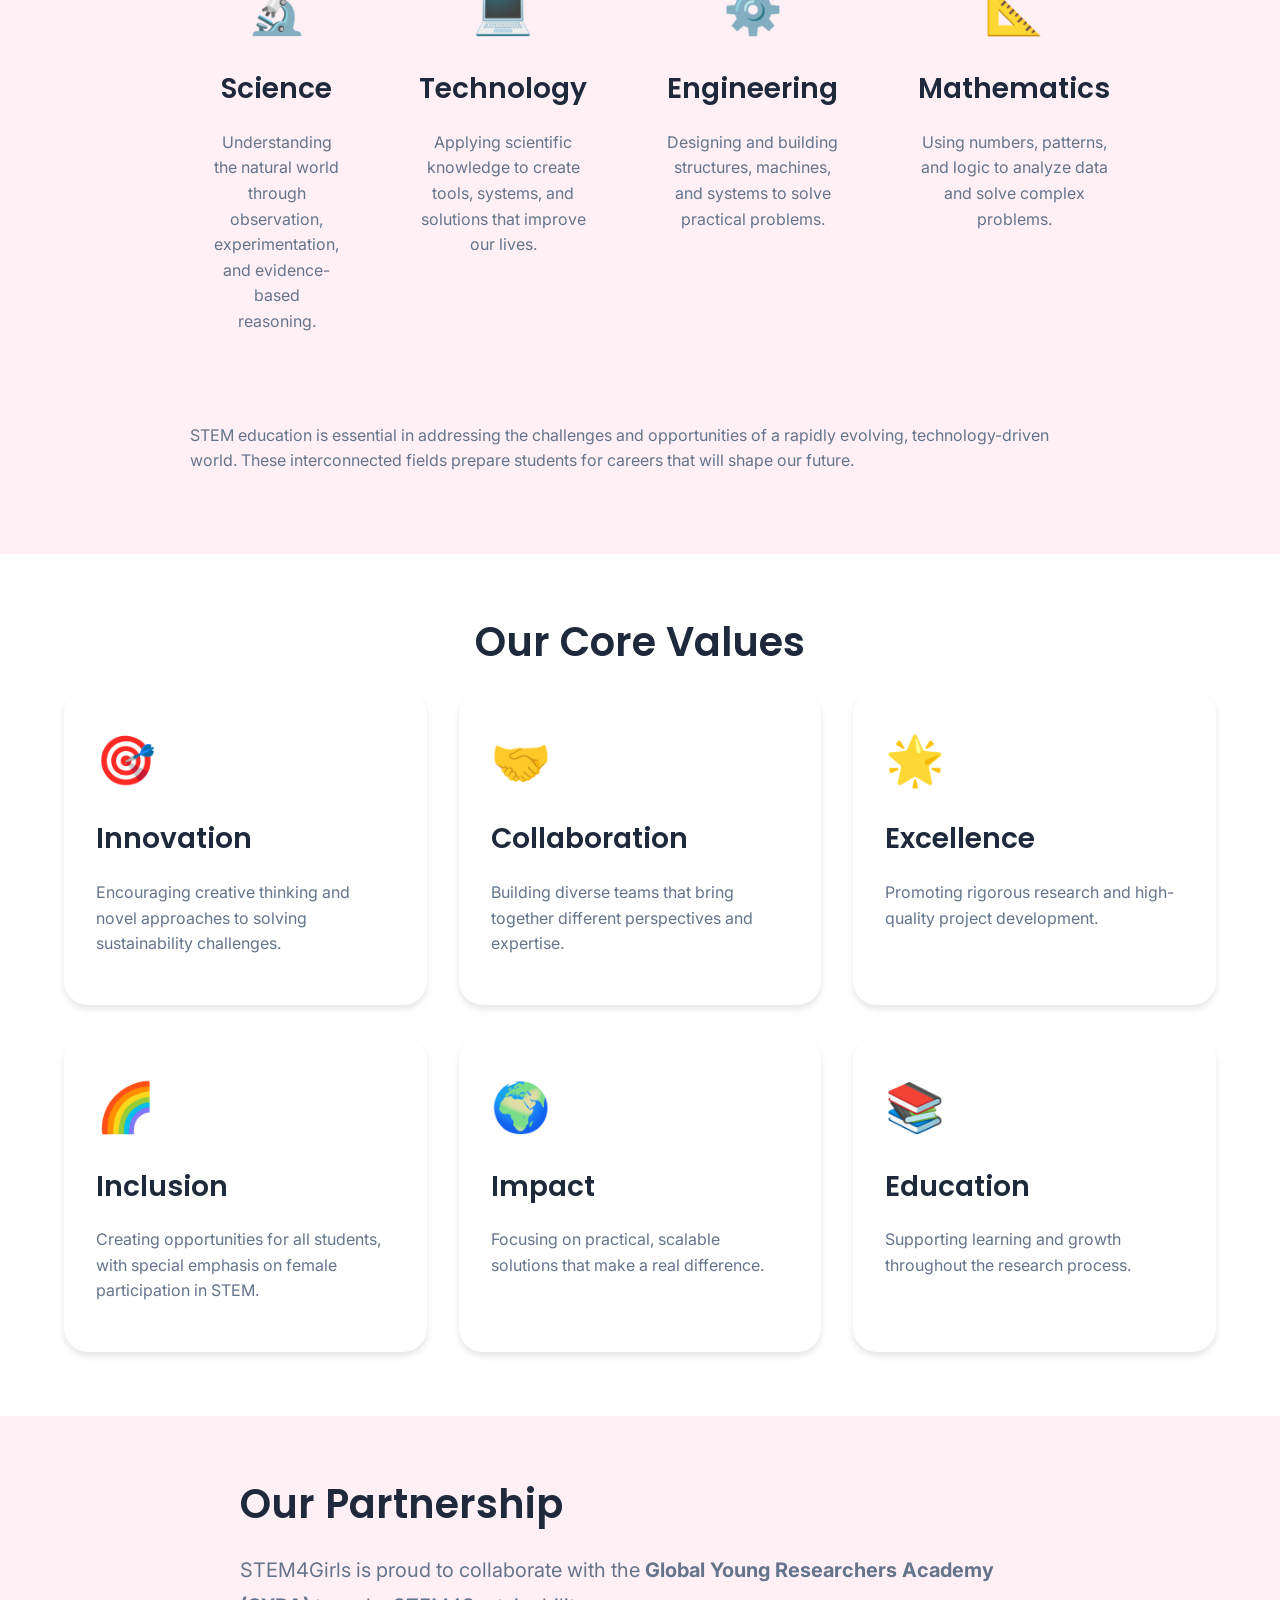
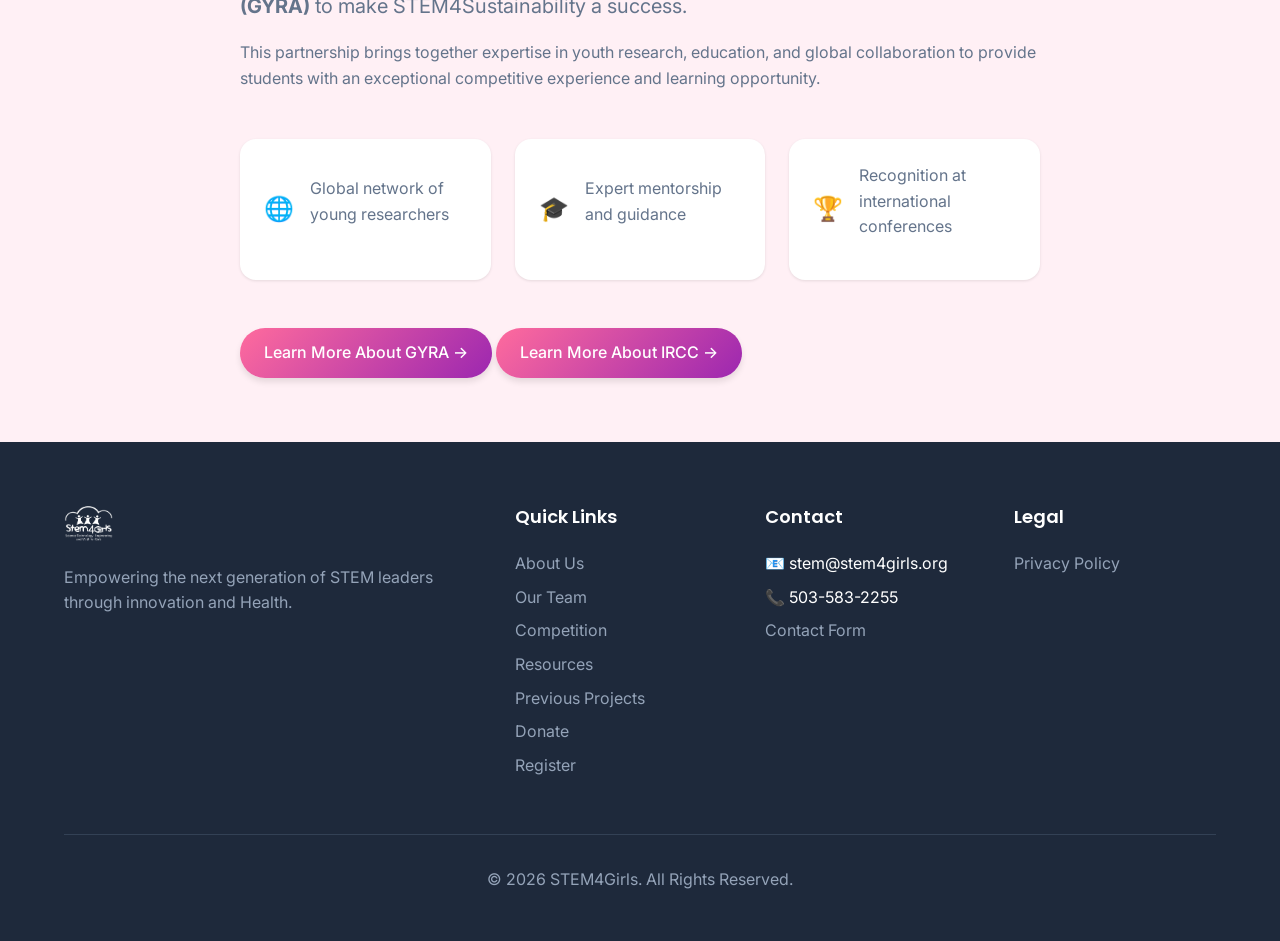
==== commit a14992f5: "fix 1 for images" ====
--- a/about.html
+++ b/about.html
@@ -58,7 +58,7 @@
                 </div>
                 <div class="video-player-wrapper">
                     <div class="video-player">
-                        <video controls poster="images/Over_lay_on_video.jpg" class="intro-video">
+                        <video controls poster="images/over_lay_on_video.jpg" class="intro-video">
                             <source src="videos/main_video.mp4" type="video/mp4">
                             Your browser does not support the video tag.
                         </video>
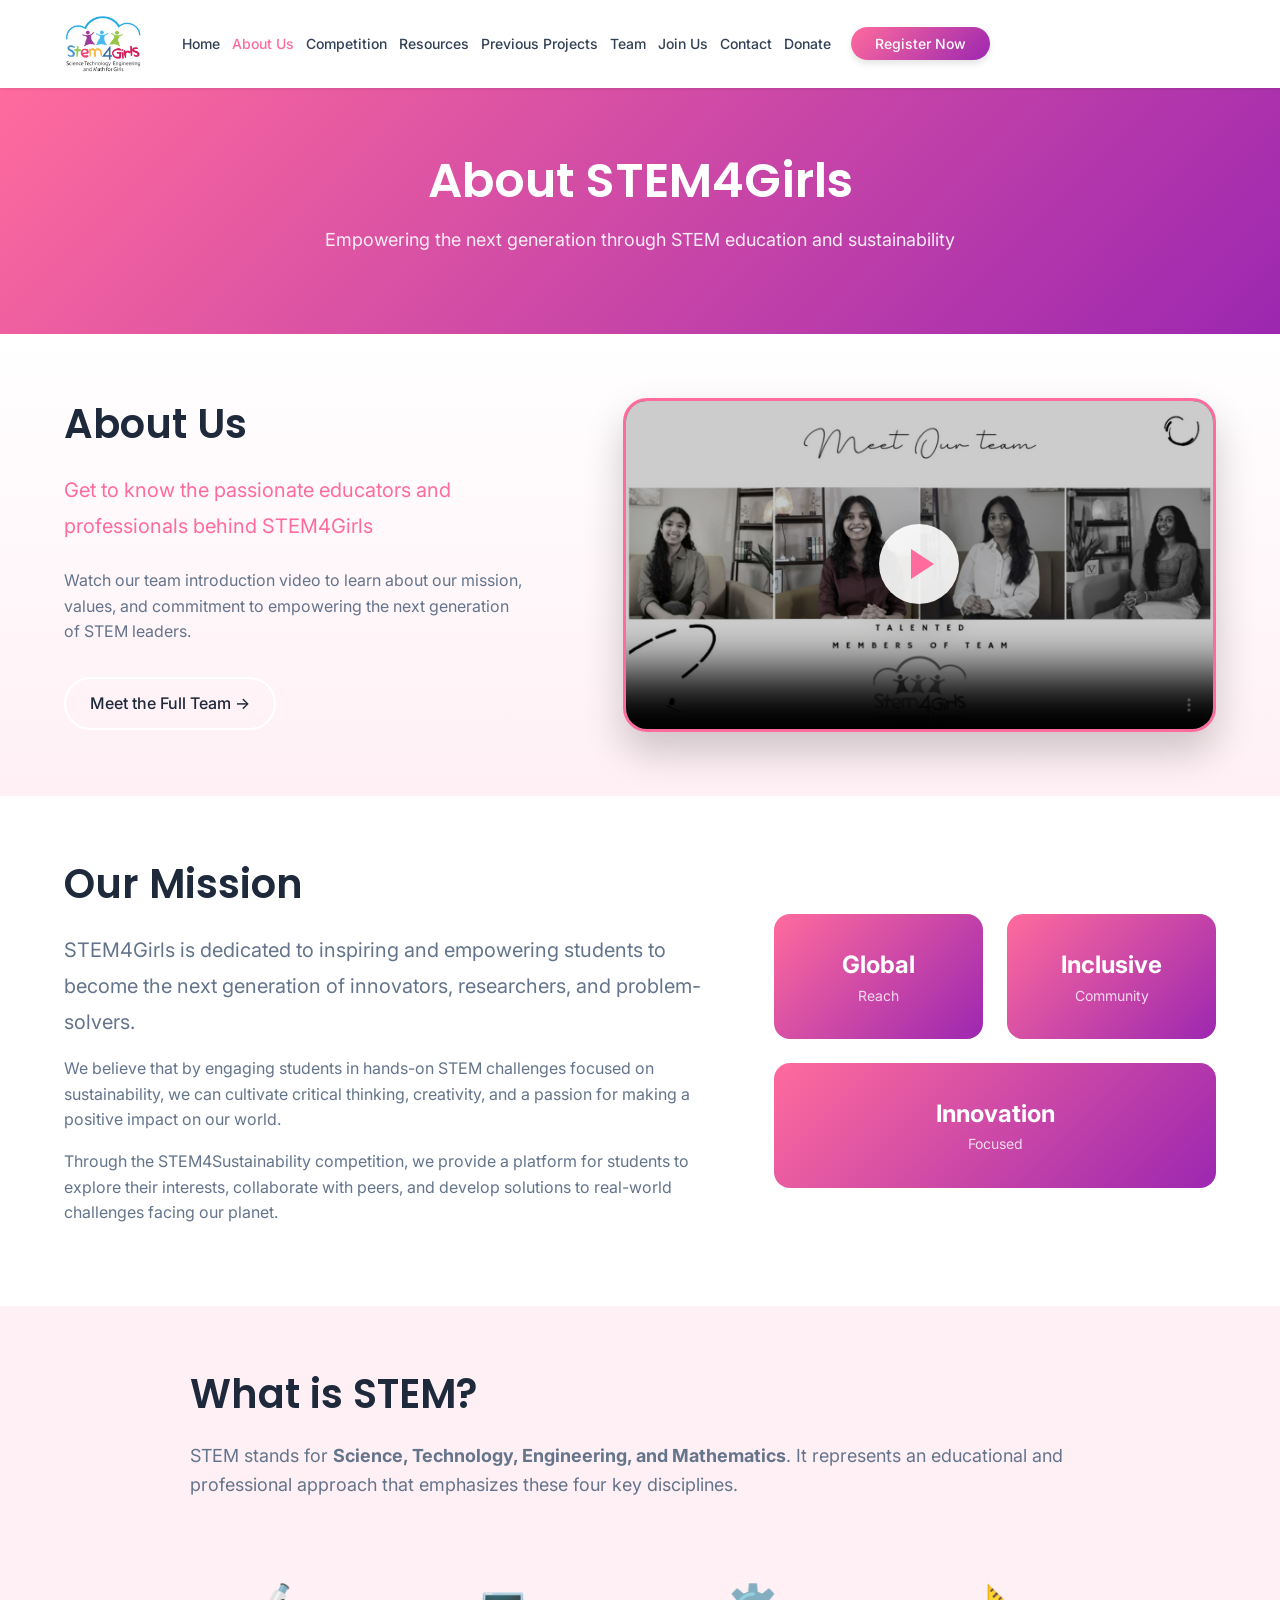
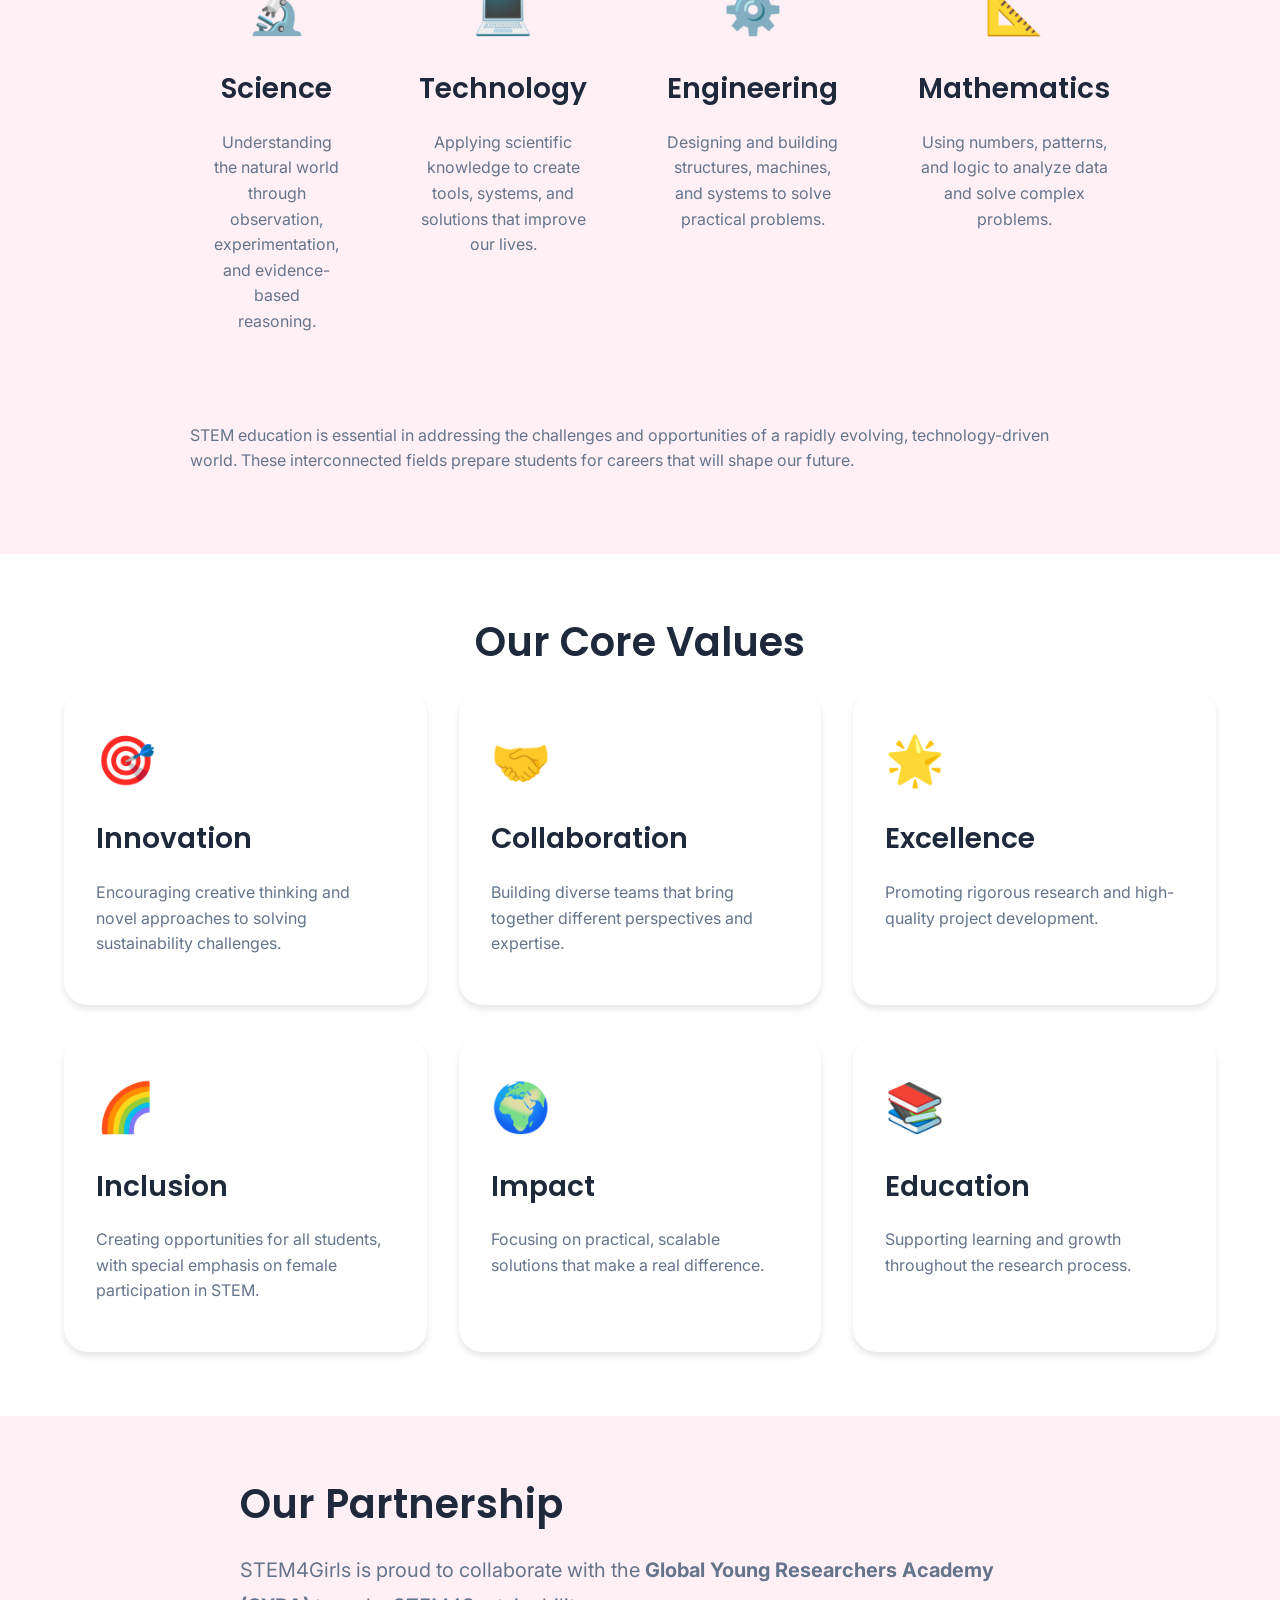
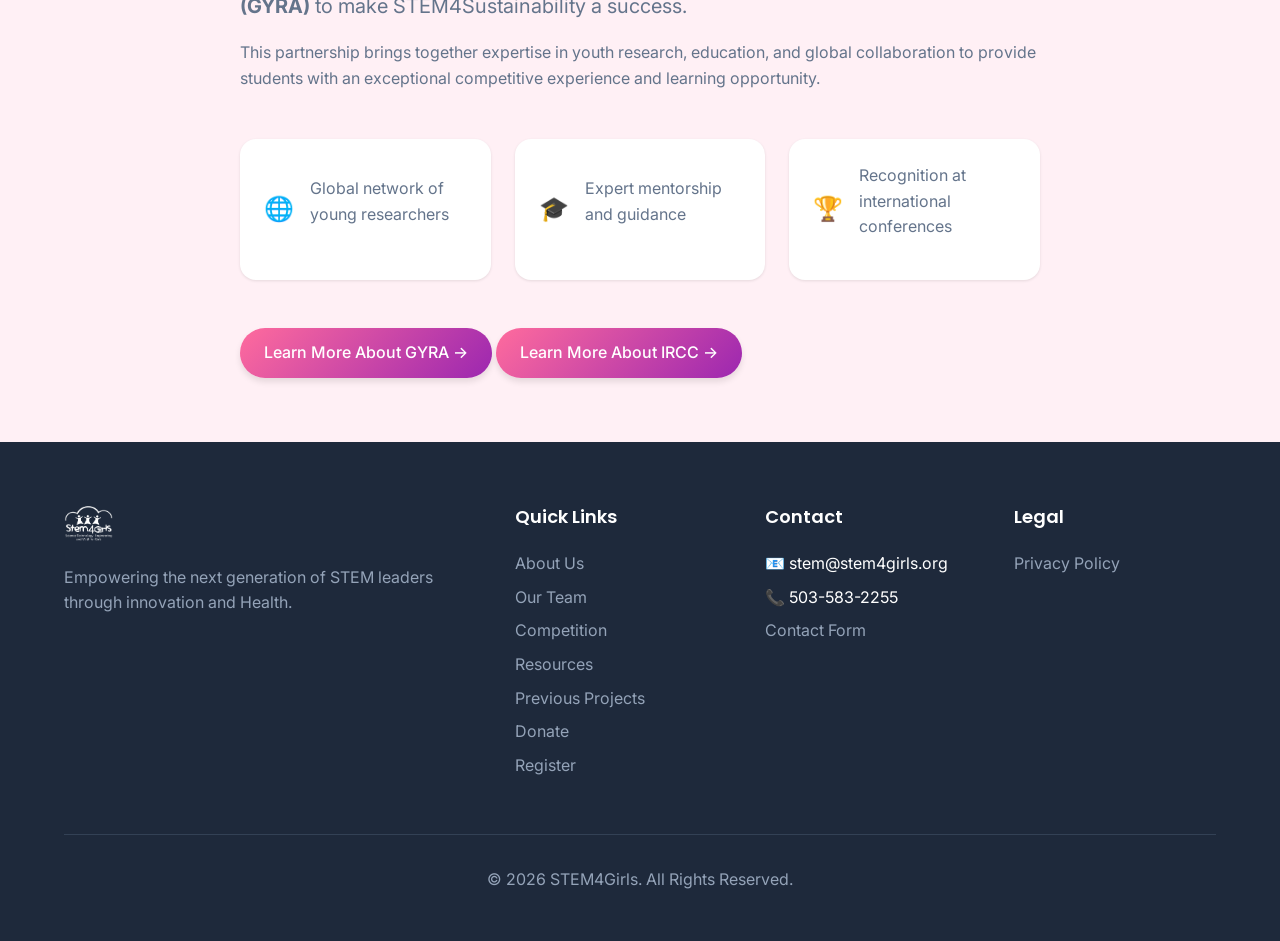
==== commit b3af79d9: "git commit -m "Fix image path casing and add favicon"" ====
--- a/about.html
+++ b/about.html
@@ -5,6 +5,9 @@
     <meta name="viewport" content="width=device-width, initial-scale=1.0">
     <meta name="description" content="Learn about STEM4Girls mission to empower students through STEM education">
     <title>About Us | STEM4Girls</title>
+    <link rel="icon" href="images/favicon.ico" sizes="any">
+    <link rel="icon" type="image/png" sizes="32x32" href="images/favicon-32x32.png">
+    <link rel="apple-touch-icon" href="images/apple-touch-icon.png">
     <link rel="stylesheet" href="css/styles.css">
     <link rel="preconnect" href="https://fonts.googleapis.com">
     <link rel="preconnect" href="https://fonts.gstatic.com" crossorigin>
